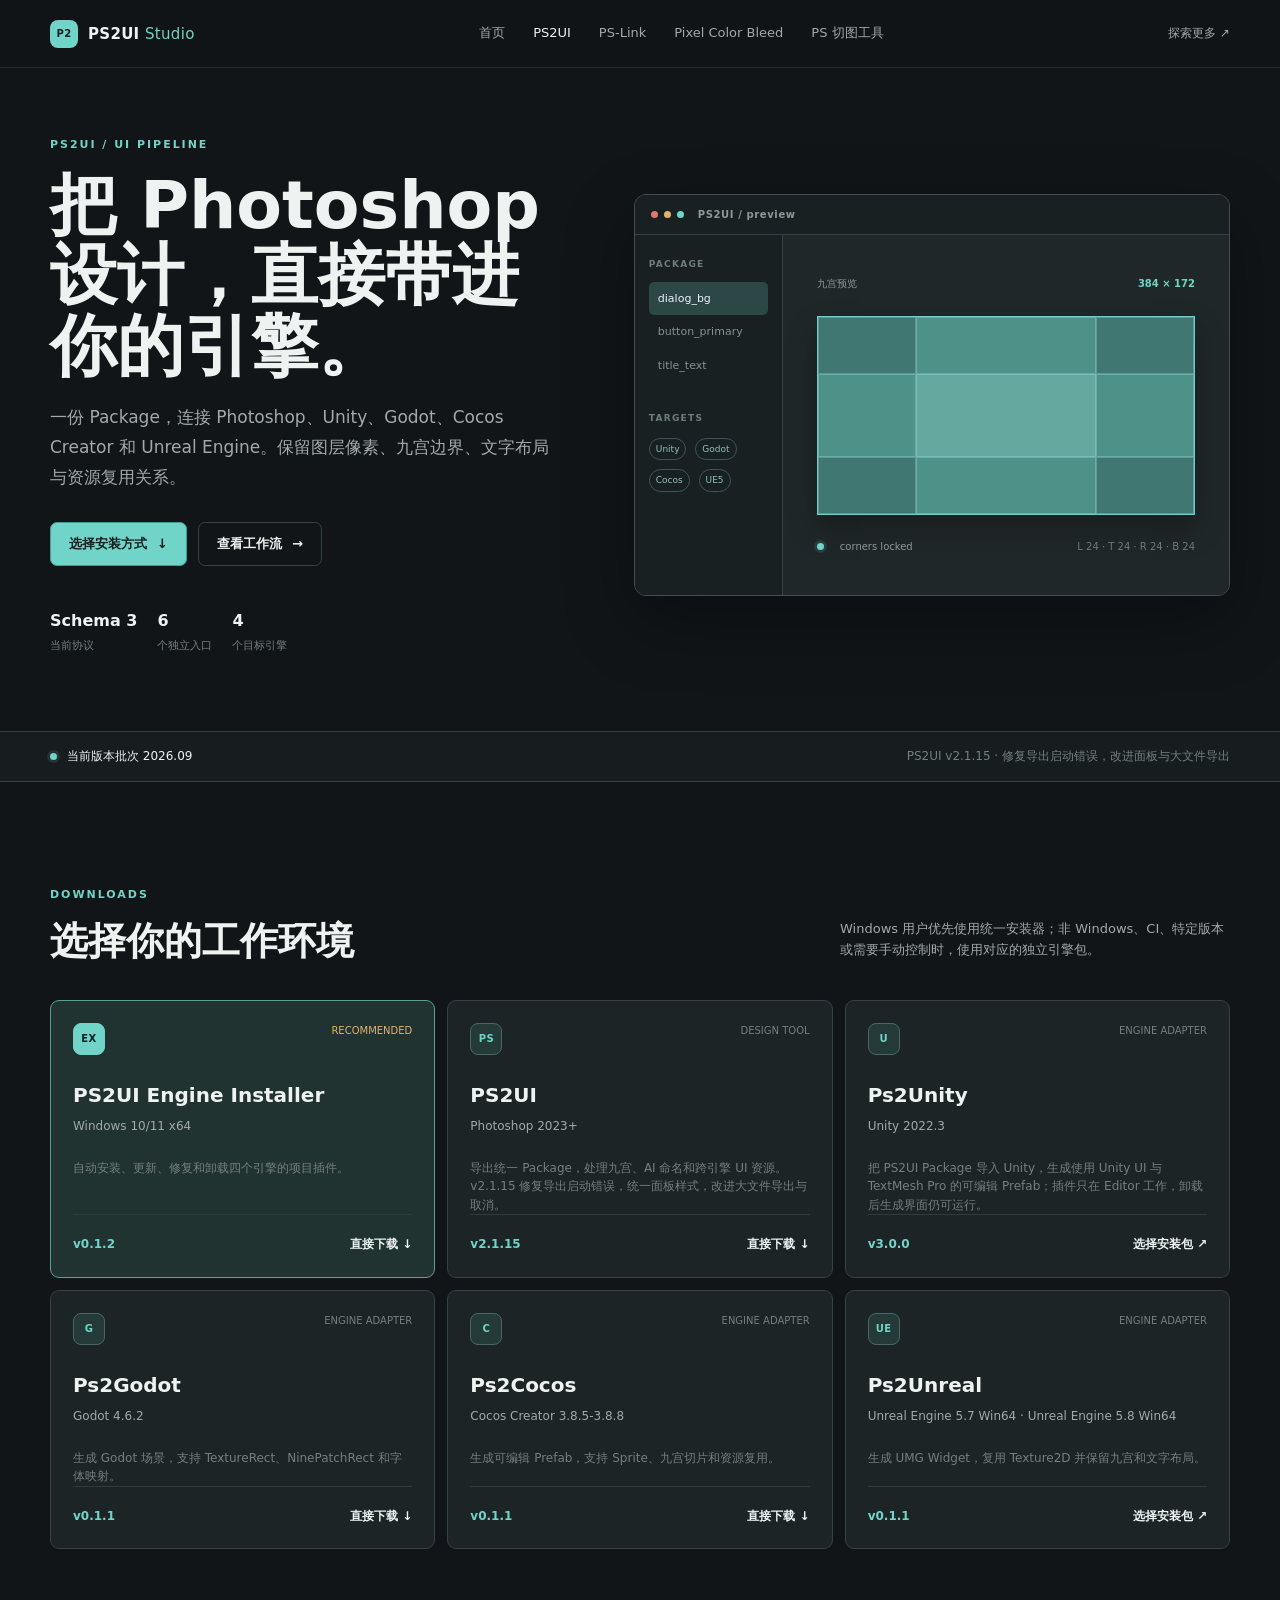
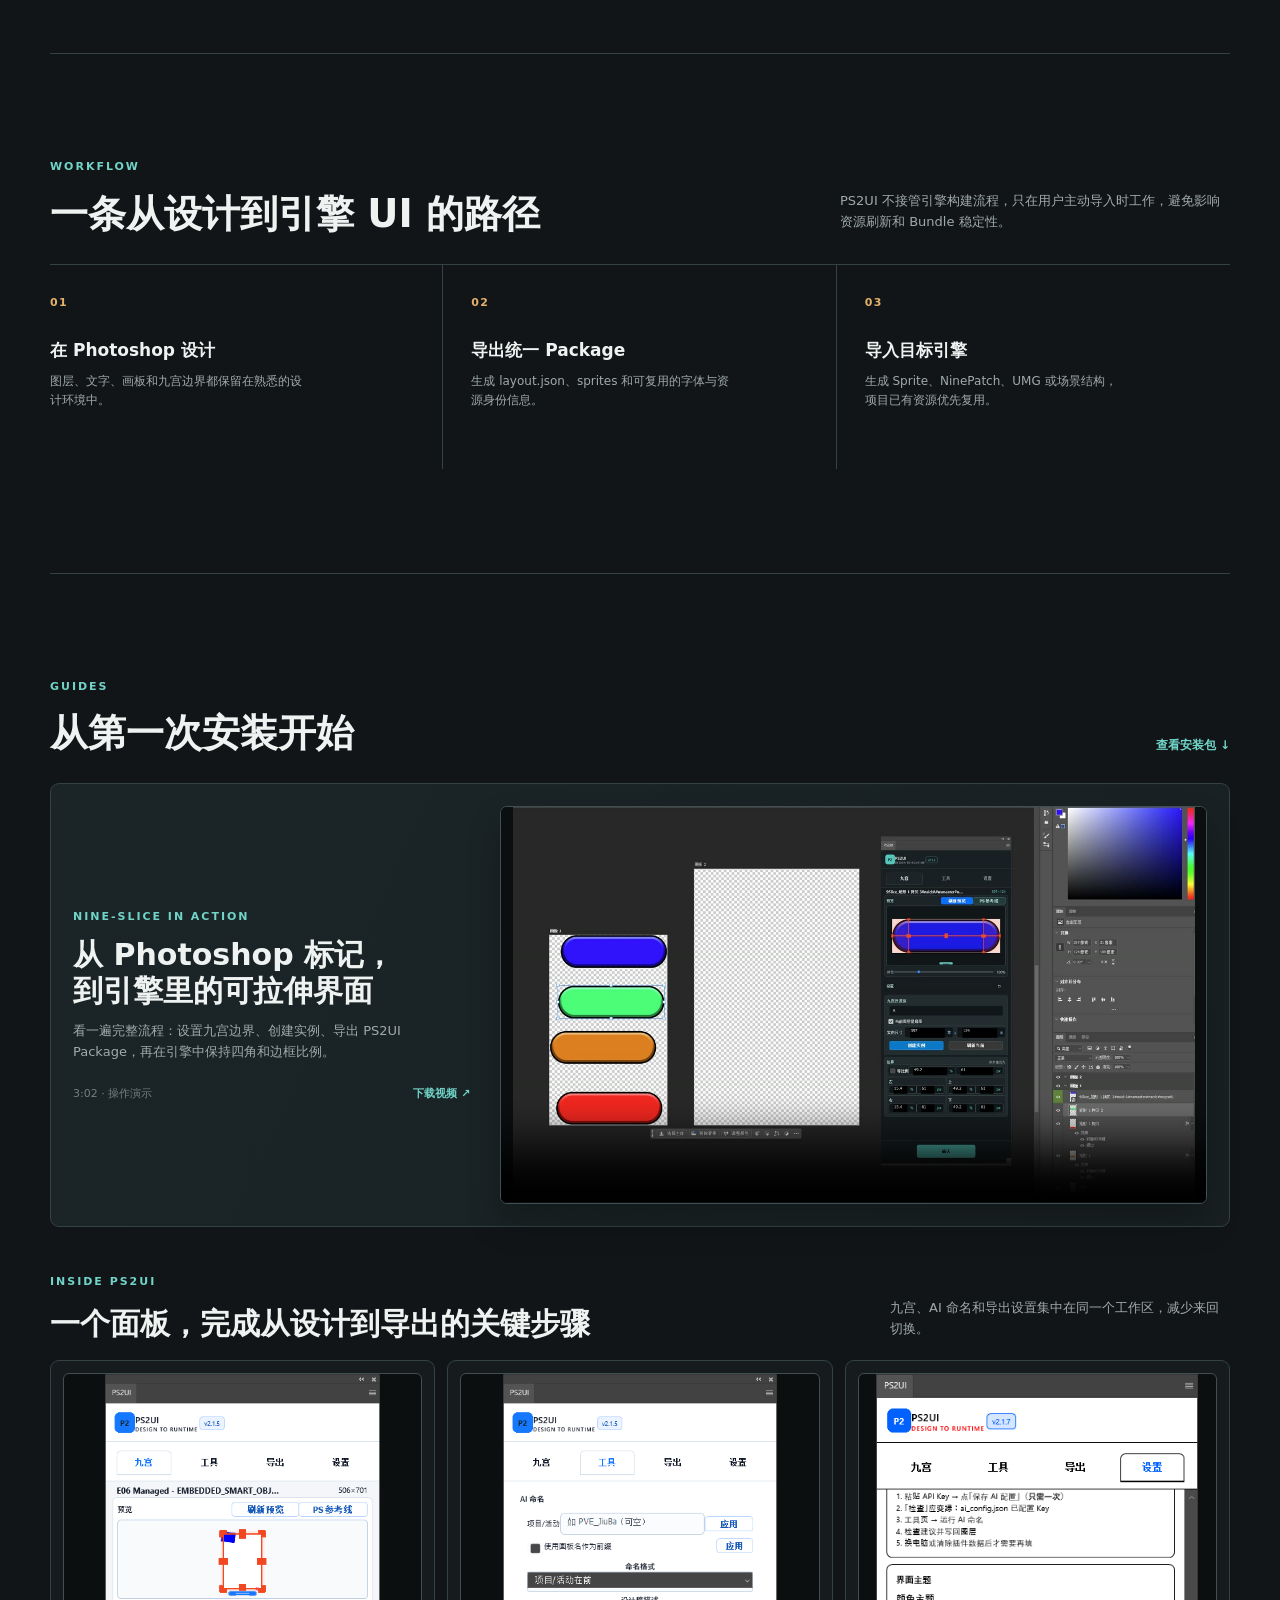
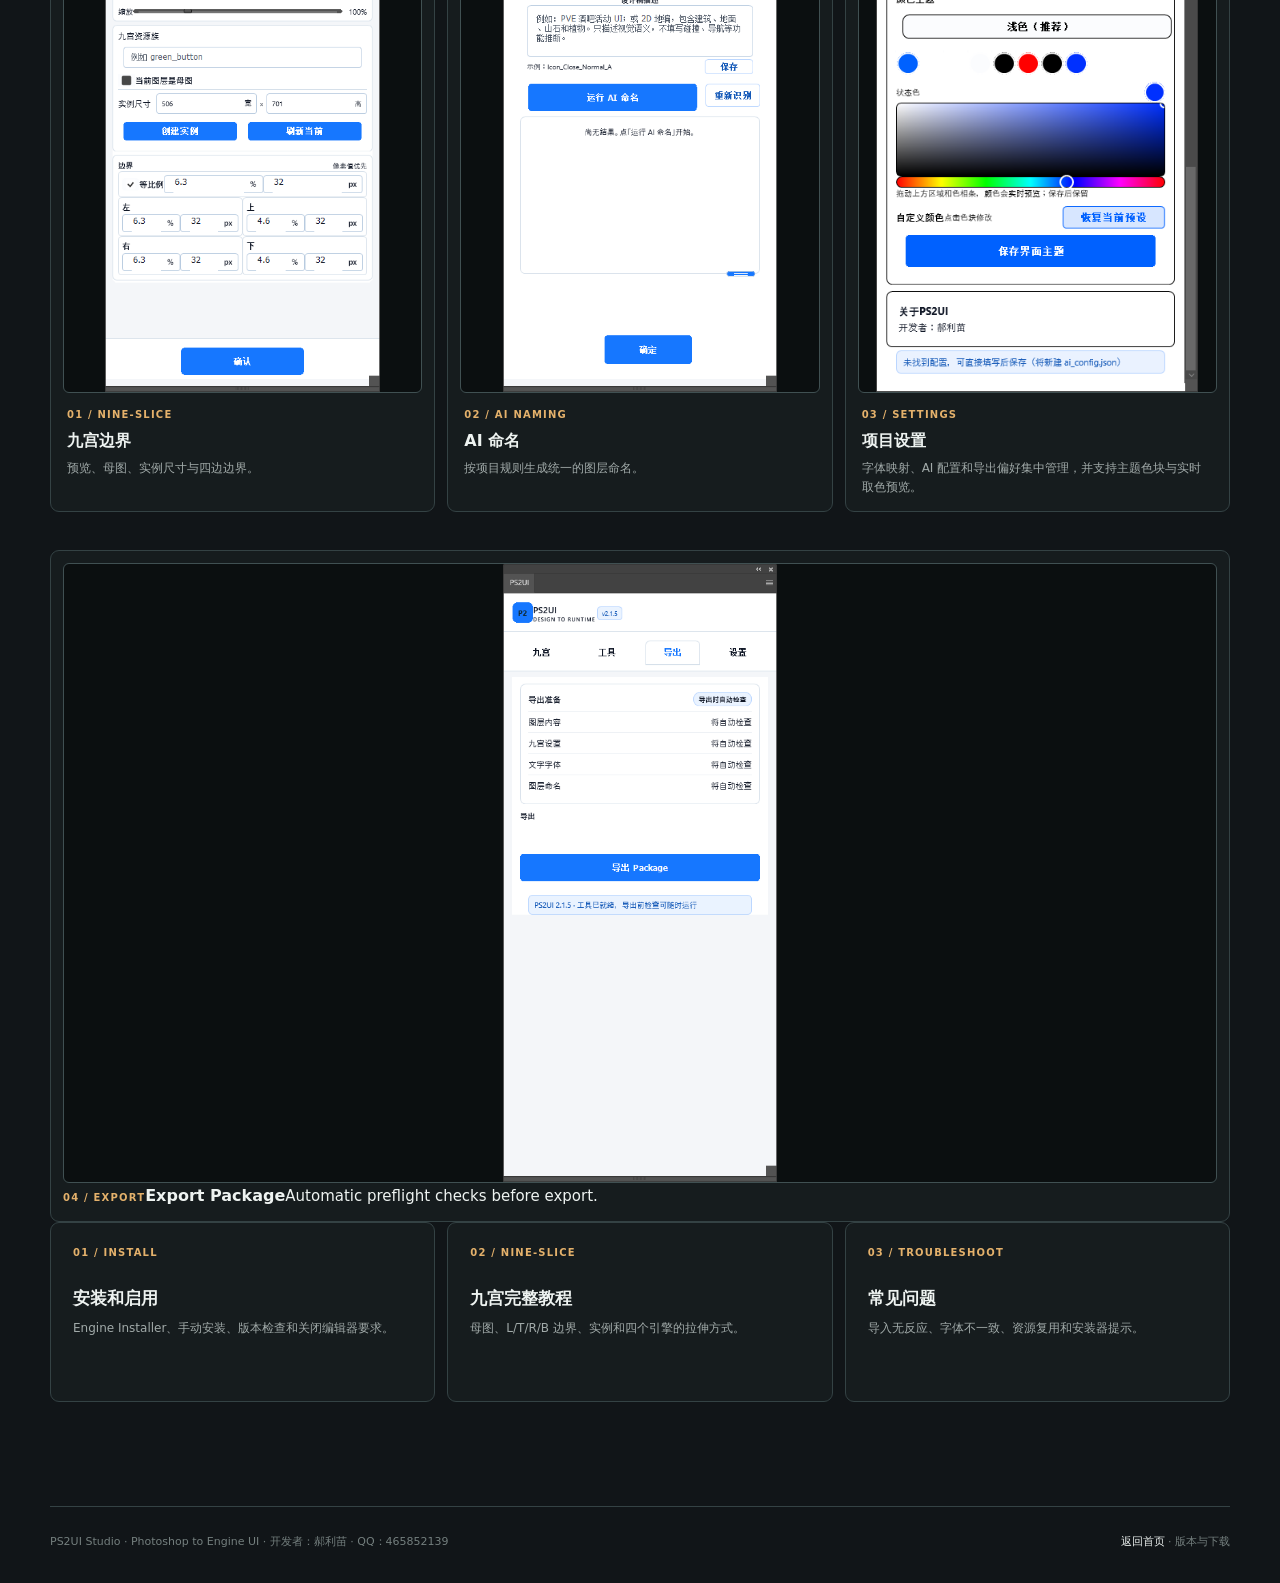
==== site/index.html @ 7a747be1 "release: publish PS2UI 2.1.15 downloads and update product page" ====
<!doctype html>
<html lang="zh-CN">
  <head>
    <meta charset="UTF-8" />
    <meta name="viewport" content="width=device-width, initial-scale=1" />
    <meta name="theme-color" content="#111518" />
    <meta name="description" content="PS2UI 跨引擎 UI 设计与导入工具链。" />
    <title>PS2UI Studio | 跨引擎 UI 工具链</title>
    <link rel="stylesheet" href="./styles.css" />
  </head>
  <body>
    <header class="site-header">
      <a class="wordmark" href="https://homer79980.github.io/" aria-label="返回 PS2UI Studio 产品主页">
        <span class="wordmark-mark">P2</span>
        <span>PS2UI <em>Studio</em></span>
      </a>
      <nav class="site-nav" aria-label="主导航">
        <a href="https://homer79980.github.io/">首页</a>
        <a class="current" href="./">PS2UI</a>
        <a href="https://homer79980.github.io/ps-link.html">PS-Link</a>
        <a href="https://homer79980.github.io/pixel-color-bleed.html">Pixel Color Bleed</a>
        <a href="https://homer79980.github.io/ps-slicer.html">PS 切图工具</a>
      </nav>
      <a class="header-link" href="https://leowalker023.github.io/lnspiration/" target="_blank" rel="noreferrer">探索更多 <span aria-hidden="true">↗</span></a>
    </header>

    <main id="top">
      <section class="hero section-shell">
        <div class="hero-copy">
          <p class="eyebrow">PS2UI / UI PIPELINE</p>
          <h1>把 Photoshop 设计，直接带进你的引擎。</h1>
          <p class="hero-lead">一份 Package，连接 Photoshop、Unity、Godot、Cocos Creator 和 Unreal Engine。保留图层像素、九宫边界、文字布局与资源复用关系。</p>
          <div class="hero-actions">
            <a class="button button-primary" href="#downloads">选择安装方式 <span aria-hidden="true">↓</span></a>
            <a class="button button-quiet" href="#workflow">查看工作流 <span aria-hidden="true">→</span></a>
          </div>
          <div class="hero-facts" aria-label="产品能力">
            <span><strong>Schema 3</strong> 当前协议</span>
            <span><strong>6</strong> 个独立入口</span>
            <span><strong>4</strong> 个目标引擎</span>
          </div>
        </div>
        <div class="hero-visual" aria-label="PS2UI 九宫和跨引擎工作流预览">
          <div class="visual-window">
            <div class="visual-window-bar"><span></span><span></span><span></span><b>PS2UI / preview</b></div>
            <div class="visual-window-body">
              <div class="visual-sidebar">
                <span class="sidebar-label">PACKAGE</span>
                <span class="sidebar-item active">dialog_bg</span>
                <span class="sidebar-item">button_primary</span>
                <span class="sidebar-item">title_text</span>
                <span class="sidebar-label lower">TARGETS</span>
                <span class="target-chip">Unity</span>
                <span class="target-chip">Godot</span>
                <span class="target-chip">Cocos</span>
                <span class="target-chip">UE5</span>
              </div>
              <div class="visual-stage">
                <div class="stage-caption"><span>九宫预览</span><b>384 × 172</b></div>
                <div class="slice-art" aria-hidden="true">
                  <i></i><i></i><i></i><i></i><i></i><i></i><i></i><i></i><i></i>
                </div>
                <div class="stage-footer"><span class="stage-dot"></span> corners locked <span class="stage-size">L 24 · T 24 · R 24 · B 24</span></div>
              </div>
            </div>
          </div>
        </div>
      </section>

      <section class="release-band" aria-label="当前发布批次">
        <div><span class="live-dot"></span><span id="releaseLabel">当前版本批次 2026.09</span></div>
        <div class="release-band-note">PS2UI v2.1.15 · 修复导出启动错误，改进面板与大文件导出</div>
      </section>

      <section id="downloads" class="section-shell content-section">
        <div class="section-heading">
          <div>
            <p class="eyebrow">DOWNLOADS</p>
            <h2>选择你的工作环境</h2>
          </div>
          <p>Windows 用户优先使用统一安装器；非 Windows、CI、特定版本或需要手动控制时，使用对应的独立引擎包。</p>
        </div>
        <div id="productGrid" class="product-grid" aria-live="polite">
          <div class="loading-state">正在读取当前版本清单…</div>
        </div>
      </section>

      <section id="workflow" class="section-shell content-section workflow-section">
        <div class="section-heading compact">
          <div>
            <p class="eyebrow">WORKFLOW</p>
            <h2>一条从设计到引擎 UI 的路径</h2>
          </div>
          <p>PS2UI 不接管引擎构建流程，只在用户主动导入时工作，避免影响资源刷新和 Bundle 稳定性。</p>
        </div>
        <div class="workflow-line">
          <article class="workflow-step"><span class="step-number">01</span><h3>在 Photoshop 设计</h3><p>图层、文字、画板和九宫边界都保留在熟悉的设计环境中。</p></article>
          <article class="workflow-step"><span class="step-number">02</span><h3>导出统一 Package</h3><p>生成 layout.json、sprites 和可复用的字体与资源身份信息。</p></article>
          <article class="workflow-step"><span class="step-number">03</span><h3>导入目标引擎</h3><p>生成 Sprite、NinePatch、UMG 或场景结构，项目已有资源优先复用。</p></article>
        </div>
      </section>

      <section id="tutorials" class="section-shell content-section tutorial-section">
        <div class="section-heading compact">
          <div>
            <p class="eyebrow">GUIDES</p>
            <h2>从第一次安装开始</h2>
          </div>
          <a class="text-link" href="#downloads">查看安装包 ↓</a>
        </div>
        <div class="tutorial-video">
          <div class="tutorial-video-copy">
            <p class="eyebrow">NINE-SLICE IN ACTION</p>
            <h3>从 Photoshop 标记，到引擎里的可拉伸界面</h3>
            <p>看一遍完整流程：设置九宫边界、创建实例、导出 PS2UI Package，再在引擎中保持四角和边框比例。</p>
            <div class="tutorial-video-details">
              <span>3:02 · 操作演示</span>
              <a class="video-download" href="./assets/nine-slice-operation.mp4" download>下载视频 ↗</a>
            </div>
          </div>
          <div class="tutorial-video-frame">
            <video controls preload="metadata" playsinline poster="./assets/nine-slice-operation-poster.jpg">
              <source src="./assets/nine-slice-operation.mp4" type="video/mp4" />
              你的浏览器不支持 HTML5 视频播放。<a href="./assets/nine-slice-operation.mp4">直接下载视频</a>。
            </video>
          </div>
        </div>
        <div class="panel-gallery-heading">
          <div>
            <p class="eyebrow">INSIDE PS2UI</p>
            <h3>一个面板，完成从设计到导出的关键步骤</h3>
          </div>
          <p>九宫、AI 命名和导出设置集中在同一个工作区，减少来回切换。</p>
        </div>
        <div class="panel-gallery">
          <figure class="panel-shot">
            <div class="panel-shot-image"><a href="./assets/ps2ui-panel-nine-slice.png" target="_blank" rel="noreferrer"><img src="./assets/ps2ui-panel-nine-slice.png" loading="lazy" alt="PS2UI 九宫设置面板" /></a></div>
            <figcaption><span class="panel-shot-kicker">01 / NINE-SLICE</span><strong>九宫边界</strong><span>预览、母图、实例尺寸与四边边界。</span></figcaption>
          </figure>
          <figure class="panel-shot">
            <div class="panel-shot-image"><a href="./assets/ps2ui-panel-ai-naming.png" target="_blank" rel="noreferrer"><img src="./assets/ps2ui-panel-ai-naming.png" loading="lazy" alt="PS2UI AI 命名面板" /></a></div>
            <figcaption><span class="panel-shot-kicker">02 / AI NAMING</span><strong>AI 命名</strong><span>按项目规则生成统一的图层命名。</span></figcaption>
          </figure>
          <figure class="panel-shot">
            <div class="panel-shot-image"><a href="./assets/ps2ui-panel-settings.png" target="_blank" rel="noreferrer"><img src="./assets/ps2ui-panel-settings.png" loading="lazy" alt="PS2UI 设置面板" /></a></div>
            <figcaption><span class="panel-shot-kicker">03 / SETTINGS</span><strong>项目设置</strong><span>字体映射、AI 配置和导出偏好集中管理，并支持主题色块与实时取色预览。</span></figcaption>
          </figure>
        </div>
        <div class="panel-shot panel-shot-export">
          <div class="panel-shot-image"><a href="./assets/ps2ui-panel-export.png" target="_blank" rel="noreferrer"><img src="./assets/ps2ui-panel-export.png" loading="lazy" alt="PS2UI export panel" /></a></div>
          <div class="panel-shot-caption"><span class="panel-shot-kicker">04 / EXPORT</span><strong>Export Package</strong><span>Automatic preflight checks before export.</span></div>
        </div>
        <div class="guide-grid">
          <article class="guide-item"><span class="guide-kicker">01 / INSTALL</span><strong>安装和启用</strong><span>Engine Installer、手动安装、版本检查和关闭编辑器要求。</span></article>
          <article class="guide-item"><span class="guide-kicker">02 / NINE-SLICE</span><strong>九宫完整教程</strong><span>母图、L/T/R/B 边界、实例和四个引擎的拉伸方式。</span></article>
          <article class="guide-item"><span class="guide-kicker">03 / TROUBLESHOOT</span><strong>常见问题</strong><span>导入无反应、字体不一致、资源复用和安装器提示。</span></article>
        </div>
      </section>
    </main>

    <footer class="site-footer section-shell">
      <span>PS2UI Studio · Photoshop to Engine UI · 开发者：郝利苗 · QQ：465852139</span>
      <span><a href="https://homer79980.github.io/">返回首页</a> · 版本与下载</span>
    </footer>
    <script src="./app.js" defer></script>
  </body>
</html>
---- site/styles.css ----
:root {
  --ink: #eef3f1;
  --muted: #a1aaa9;
  --quiet: #747f7e;
  --bg: #111518;
  --band: #171d1f;
  --surface: #1c2426;
  --surface-2: #232c2e;
  --line: #344244;
  --teal: #71d4c8;
  --teal-deep: #3e9f98;
  --amber: #e4b16b;
  --coral: #e2776d;
}

* { box-sizing: border-box; }

html { scroll-behavior: smooth; }

body {
  margin: 0;
  color: var(--ink);
  background: var(--bg);
  font-family: Inter, ui-sans-serif, system-ui, -apple-system, BlinkMacSystemFont, "Segoe UI", "Microsoft YaHei", sans-serif;
  font-size: 15px;
  line-height: 1.6;
}

a { color: inherit; text-decoration: none; }

.section-shell { width: min(1180px, calc(100% - 48px)); margin: 0 auto; }

.site-header {
  position: sticky;
  top: 0;
  z-index: 10;
  display: flex;
  align-items: center;
  justify-content: space-between;
  gap: 24px;
  min-height: 68px;
  padding: 0 max(24px, calc((100vw - 1180px) / 2));
  border-bottom: 1px solid rgba(112, 143, 142, 0.18);
  background: rgba(17, 21, 24, 0.94);
  backdrop-filter: blur(14px);
}

.wordmark { display: inline-flex; align-items: center; gap: 10px; font-size: 15px; font-weight: 700; letter-spacing: .02em; }
.wordmark em { color: var(--teal); font-style: normal; font-weight: 500; }
.wordmark-mark { display: grid; place-items: center; width: 28px; height: 28px; border-radius: 8px; color: #14211f; background: var(--teal); font-size: 10px; font-weight: 800; }
.site-nav { display: flex; gap: 28px; color: var(--muted); font-size: 13px; }
.site-nav a:hover, .header-link:hover, .text-link:hover { color: var(--teal); }
.site-nav a.current { color: var(--ink); }
.header-link { flex: 0 0 auto; color: var(--muted); font-size: 12px; white-space: nowrap; }

.hero { display: grid; grid-template-columns: minmax(0, .92fr) minmax(420px, 1.08fr); align-items: center; gap: 76px; min-height: 620px; padding-top: 68px; padding-bottom: 76px; }
.eyebrow { margin: 0 0 16px; color: var(--teal); font-size: 11px; font-weight: 700; letter-spacing: .18em; }
h1, h2, h3, p { margin-top: 0; }
h1 { max-width: 620px; margin-bottom: 22px; font-size: clamp(42px, 5.2vw, 72px); line-height: 1.06; letter-spacing: 0; }
.hero-lead { max-width: 560px; margin-bottom: 30px; color: var(--muted); font-size: 17px; line-height: 1.75; }
.hero-actions { display: flex; flex-wrap: wrap; gap: 11px; }
.button { display: inline-flex; align-items: center; justify-content: center; gap: 10px; min-height: 44px; padding: 0 18px; border: 1px solid var(--line); border-radius: 7px; font-size: 13px; font-weight: 700; }
.button-primary { border-color: var(--teal-deep); color: #132220; background: var(--teal); }
.button-primary:hover { background: #8ce2d8; }
.button-quiet { color: var(--ink); background: transparent; }
.button-quiet:hover { border-color: var(--teal-deep); color: var(--teal); }
.hero-facts { display: flex; flex-wrap: wrap; gap: 20px; margin-top: 42px; color: var(--quiet); font-size: 11px; }
.hero-facts strong { display: block; margin-bottom: 3px; color: var(--ink); font-size: 16px; font-variant-numeric: tabular-nums; }

.hero-visual { min-width: 0; }
.visual-window { overflow: hidden; border: 1px solid #405052; border-radius: 12px; background: var(--surface); box-shadow: 0 25px 70px rgba(0, 0, 0, .32); }
.visual-window-bar { display: flex; align-items: center; gap: 6px; height: 40px; padding: 0 16px; border-bottom: 1px solid var(--line); color: #8d9997; background: #182022; font-size: 10px; }
.visual-window-bar span { width: 7px; height: 7px; border-radius: 50%; background: #56605f; }
.visual-window-bar span:first-child { background: var(--coral); }
.visual-window-bar span:nth-child(2) { background: var(--amber); }
.visual-window-bar span:nth-child(3) { background: var(--teal); }
.visual-window-bar b { margin-left: 8px; font-weight: 600; letter-spacing: .06em; }
.visual-window-body { display: grid; grid-template-columns: 148px minmax(0, 1fr); min-height: 360px; }
.visual-sidebar { padding: 22px 14px; border-right: 1px solid var(--line); background: #192022; }
.sidebar-label { display: block; margin-bottom: 10px; color: #6f7c7a; font-size: 9px; font-weight: 700; letter-spacing: .14em; }
.sidebar-label.lower { margin-top: 28px; }
.sidebar-item { display: block; padding: 8px 9px; border-radius: 5px; color: #87918f; font-size: 11px; }
.sidebar-item.active { color: var(--ink); background: #2b4746; }
.target-chip { display: inline-block; margin: 0 4px 6px 0; padding: 3px 6px; border: 1px solid #3d5554; border-radius: 999px; color: #8cc3bd; font-size: 9px; }
.visual-stage { display: flex; flex-direction: column; justify-content: center; min-width: 0; padding: 30px 34px; background: #202729; }
.stage-caption, .stage-footer { display: flex; justify-content: space-between; gap: 16px; color: #8c9997; font-size: 10px; }
.stage-caption b { color: var(--teal); font-weight: 600; }
.slice-art { display: grid; grid-template-columns: 26% 48% 26%; grid-template-rows: 29% 42% 29%; width: min(100%, 390px); aspect-ratio: 1.9; margin: 24px auto; border: 1px solid #74cfc6; background: #315b58; box-shadow: 0 14px 28px rgba(0, 0, 0, .25); }
.slice-art i { display: block; border: 1px solid rgba(164, 238, 230, .3); background: #407772; }
.slice-art i:nth-child(2), .slice-art i:nth-child(4), .slice-art i:nth-child(6), .slice-art i:nth-child(8) { background: #4e9189; }
.slice-art i:nth-child(5) { background: #65a8a0; }
.stage-footer { justify-content: flex-start; align-items: center; flex-wrap: wrap; }
.stage-dot, .live-dot { display: inline-block; width: 7px; height: 7px; border-radius: 50%; background: var(--teal); box-shadow: 0 0 0 3px rgba(113, 212, 200, .12); }
.stage-size { margin-left: auto; color: #6c7b79; }

.release-band { display: flex; justify-content: space-between; gap: 24px; padding: 15px max(24px, calc((100vw - 1180px) / 2)); border-top: 1px solid var(--line); border-bottom: 1px solid var(--line); color: var(--muted); background: var(--band); font-size: 12px; }
.release-band > div:first-child { display: flex; align-items: center; gap: 10px; color: var(--ink); }
.release-band-note { color: var(--quiet); }

.content-section { padding-top: 104px; padding-bottom: 104px; }
.section-heading { display: flex; align-items: end; justify-content: space-between; gap: 48px; margin-bottom: 36px; }
.section-heading.compact { margin-bottom: 28px; }
.section-heading h2 { margin-bottom: 0; font-size: clamp(28px, 3vw, 42px); line-height: 1.15; }
.section-heading > p { max-width: 390px; margin-bottom: 3px; color: var(--muted); font-size: 13px; }
.text-link { color: var(--teal); font-size: 12px; font-weight: 700; white-space: nowrap; }
.product-grid { display: grid; grid-template-columns: repeat(3, minmax(0, 1fr)); gap: 12px; }
.product-card { display: flex; flex-direction: column; min-height: 258px; padding: 22px; border: 1px solid var(--line); border-radius: 9px; background: var(--surface); }
.product-card:hover { border-color: #50706e; background: var(--surface-2); }
.product-card-featured { border-color: #5b9f98; background: #203331; }
.product-card-featured:hover { border-color: var(--teal); background: #27413f; }
.product-card-featured .product-icon { border-color: var(--teal); color: #112321; background: var(--teal); }
.product-card-featured .product-kind { color: var(--amber); }
.product-top { display: flex; align-items: flex-start; justify-content: space-between; gap: 16px; }
.product-icon { display: grid; place-items: center; width: 32px; height: 32px; border: 1px solid #4a6664; border-radius: 8px; color: var(--teal); background: #243a39; font-size: 10px; font-weight: 800; letter-spacing: .04em; }
.product-kind { color: var(--quiet); font-size: 10px; text-align: right; }
.product-card h3 { margin: 24px 0 6px; font-size: 20px; }
.product-host { min-height: 42px; color: var(--muted); font-size: 12px; }
.product-description { margin: 0; color: var(--quiet); font-size: 12px; line-height: 1.55; }
.product-meta { display: flex; align-items: center; justify-content: space-between; gap: 10px; margin-top: auto; padding-top: 20px; border-top: 1px solid #303b3d; }
.product-version { color: var(--teal); font-size: 12px; font-weight: 700; font-variant-numeric: tabular-nums; }
.product-download { color: var(--ink); font-size: 12px; font-weight: 700; }
.product-download:hover { color: var(--teal); }
.loading-state { grid-column: 1 / -1; padding: 28px; border: 1px dashed var(--line); color: var(--muted); text-align: center; }
.error-state { color: var(--coral); }

.workflow-section { border-top: 1px solid var(--line); }
.workflow-line { display: grid; grid-template-columns: repeat(3, 1fr); gap: 0; border-top: 1px solid var(--line); }
.workflow-step { min-height: 204px; padding: 24px 28px 20px 0; border-right: 1px solid var(--line); }
.workflow-step + .workflow-step { padding-left: 28px; }
.workflow-step:last-child { border-right: 0; }
.step-number { color: var(--amber); font-size: 11px; font-weight: 700; letter-spacing: .12em; }
.workflow-step h3 { margin: 24px 0 8px; font-size: 17px; }
.workflow-step p { max-width: 260px; margin-bottom: 0; color: var(--muted); font-size: 12px; }

.tutorial-section { border-top: 1px solid var(--line); }
.tutorial-video { display: grid; grid-template-columns: minmax(220px, .72fr) minmax(0, 1.28fr); align-items: stretch; gap: 30px; margin-bottom: 38px; padding: 22px; border: 1px solid var(--line); border-radius: 9px; background: linear-gradient(115deg, #1b2527 0%, #182022 100%); }
.tutorial-video-copy { display: flex; flex-direction: column; justify-content: center; min-width: 0; }
.tutorial-video-copy .eyebrow { margin-bottom: 12px; }
.tutorial-video-copy h3 { max-width: 340px; margin-bottom: 12px; font-size: clamp(21px, 2.4vw, 30px); line-height: 1.2; }
.tutorial-video-copy p:not(.eyebrow) { max-width: 380px; margin-bottom: 22px; color: var(--muted); font-size: 13px; }
.tutorial-video-details { display: flex; align-items: center; justify-content: space-between; flex-wrap: wrap; gap: 12px; color: var(--quiet); font-size: 11px; }
.video-download { color: var(--teal); font-weight: 700; }
.video-download:hover { color: var(--ink); }
.tutorial-video-frame { min-width: 0; overflow: hidden; aspect-ratio: 16 / 9; border: 1px solid #405052; border-radius: 7px; background: #0b0f10; box-shadow: 0 18px 34px rgba(0, 0, 0, .22); }
.tutorial-video-frame video { display: block; width: 100%; height: 100%; background: #0b0f10; object-fit: contain; }
.panel-gallery-heading { display: flex; align-items: end; justify-content: space-between; gap: 28px; margin: 46px 0 18px; }
.panel-gallery-heading h3 { margin-bottom: 0; font-size: clamp(21px, 2.4vw, 30px); line-height: 1.2; }
.panel-gallery-heading > p { max-width: 340px; margin-bottom: 3px; color: var(--muted); font-size: 13px; }
.panel-gallery { display: grid; grid-template-columns: repeat(3, minmax(0, 1fr)); gap: 12px; margin-bottom: 38px; }
.panel-shot { min-width: 0; margin: 0; padding: 12px; border: 1px solid var(--line); border-radius: 9px; background: #161c1e; }
.panel-shot-image { display: flex; align-items: flex-start; justify-content: center; height: 620px; overflow: hidden; border: 1px solid #405052; border-radius: 6px; background: #0b0f10; }
.panel-shot-image a { display: flex; align-items: flex-start; justify-content: center; width: 100%; height: 100%; }
.panel-shot-image img { display: block; width: 100%; height: 100%; object-fit: contain; }
.panel-shot figcaption { display: flex; flex-direction: column; gap: 5px; padding: 14px 4px 2px; }
.panel-shot-kicker { color: var(--amber); font-size: 10px; font-weight: 700; letter-spacing: .12em; }
.panel-shot strong { font-size: 16px; }
.panel-shot figcaption span:last-child { color: var(--muted); font-size: 12px; }
.guide-grid { display: grid; grid-template-columns: repeat(3, 1fr); gap: 12px; }
.guide-item { display: flex; flex-direction: column; min-height: 180px; padding: 22px; border: 1px solid var(--line); border-radius: 9px; background: #161c1e; }
.guide-kicker { color: var(--amber); font-size: 10px; font-weight: 700; letter-spacing: .12em; }
.guide-item strong { margin: 24px 0 7px; font-size: 17px; }
.guide-item span:last-child { color: var(--muted); font-size: 12px; }

.tool-page-hero { display: grid; grid-template-columns: minmax(0, 1fr) minmax(340px, .84fr); align-items: center; gap: 68px; min-height: 620px; padding-top: 72px; padding-bottom: 82px; }
.tool-page-copy { min-width: 0; }
.tool-page-copy h1 { max-width: 660px; margin-bottom: 22px; }
.tool-page-visual { display: flex; align-items: flex-start; justify-content: center; min-width: 0; max-height: 590px; overflow: hidden; border: 1px solid #405052; border-radius: 10px; background: #0b0f10; box-shadow: 0 24px 60px rgba(0, 0, 0, .3); }
.tool-page-visual img { display: block; width: 100%; height: 100%; object-fit: contain; }
.tool-page-visual:not(.pixel-bleed-visual) img { width: auto; max-width: 100%; max-height: 590px; }
.pixel-bleed-visual { min-height: 500px; padding: 18px; background: #0f1415; }
.download-spec { display: grid; gap: 12px; padding: 20px; border: 1px solid var(--line); border-radius: 9px; background: var(--surface); }
.download-spec span { color: var(--quiet); font-size: 10px; font-weight: 700; letter-spacing: 0; }
.download-spec strong { font-size: 22px; line-height: 1.2; }
.download-spec small { color: var(--muted); font-size: 12px; }
.tool-download { display: grid; grid-template-columns: minmax(0, 1fr) 230px; align-items: center; gap: 48px; padding-top: 54px; padding-bottom: 54px; border-top: 1px solid var(--line); border-bottom: 1px solid var(--line); }
.tool-download-copy h2 { max-width: 580px; margin-bottom: 12px; font-size: clamp(26px, 3vw, 42px); line-height: 1.15; }
.tool-download-copy > p:not(.eyebrow) { max-width: 620px; color: var(--muted); font-size: 14px; }
.tool-download-actions { display: flex; align-items: center; flex-wrap: wrap; gap: 10px; margin-top: 24px; }
.tool-note { margin-top: 18px; color: var(--quiet) !important; font-size: 11px !important; }
.qr-panel { display: flex; flex-direction: column; align-items: center; gap: 8px; padding: 16px; border: 1px solid var(--line); border-radius: 9px; background: var(--surface); text-align: center; }
.qr-panel img { display: block; width: 180px; height: 180px; padding: 8px; border-radius: 5px; background: #f2f5f2; }
.qr-panel strong { font-size: 14px; }
.qr-panel span { color: var(--muted); font-size: 11px; }
.tool-detail-grid { display: grid; grid-template-columns: repeat(2, minmax(0, 1fr)); gap: 12px; padding-top: 70px; padding-bottom: 104px; }
.tool-detail { min-height: 170px; padding: 22px; border: 1px solid var(--line); border-radius: 9px; background: var(--surface); }
.tool-detail h3 { margin: 18px 0 8px; font-size: 18px; }
.tool-detail p { margin-bottom: 0; color: var(--muted); font-size: 12px; }
.tool-explanation { display: grid; grid-template-columns: minmax(220px, .7fr) minmax(0, 1.3fr); align-items: end; gap: 48px; padding-top: 84px; padding-bottom: 0; }
.tool-explanation h2 { max-width: 390px; margin-bottom: 0; font-size: clamp(28px, 3.2vw, 44px); line-height: 1.12; }
.tool-explanation > p { max-width: 640px; margin-bottom: 2px; color: var(--muted); font-size: 14px; }
.ps-link-showcase { padding-top: 20px; padding-bottom: 94px; }
.ps-link-gallery { grid-template-columns: repeat(2, minmax(0, 1fr)); }
.ps-link-gallery .panel-shot-image { align-items: center; height: 480px; }
.ps-link-gallery .panel-shot-image a { align-items: center; }
.ps-link-gallery .panel-shot-image img { width: 100%; height: 100%; object-fit: contain; }
.ps-link-gallery .panel-shot-wide { grid-column: 1 / -1; }
.ps-link-gallery .panel-shot-wide .panel-shot-image { height: 520px; }

.site-footer { display: flex; justify-content: space-between; gap: 24px; padding-top: 26px; padding-bottom: 32px; border-top: 1px solid var(--line); color: var(--quiet); font-size: 11px; }
.site-footer a { color: var(--ink); text-decoration: none; }
.site-footer a:hover { color: var(--teal); }

@media (max-width: 900px) {
  .site-header { flex-wrap: wrap; gap: 8px 14px; padding: 10px 16px 0; }
  .site-nav { order: 3; width: calc(100% + 32px); margin: 0 -16px; padding: 0 16px; overflow-x: auto; gap: 4px; border-top: 1px solid rgba(112, 143, 142, .14); scrollbar-width: none; }
  .site-nav::-webkit-scrollbar { display: none; }
  .site-nav a { flex: 0 0 auto; padding: 10px 11px 9px; border-bottom: 2px solid transparent; white-space: nowrap; }
  .site-nav a.current { border-bottom-color: var(--teal); }
  .header-link { margin-left: auto; }
  .hero { grid-template-columns: 1fr; gap: 42px; min-height: auto; padding-top: 58px; }
  .hero-visual { max-width: 680px; }
  .tool-page-hero { grid-template-columns: 1fr; gap: 42px; min-height: auto; padding-top: 58px; }
  .tool-page-visual { max-width: 620px; }
  .tool-page-visual:not(.pixel-bleed-visual) { justify-self: start; }
  .product-grid { grid-template-columns: repeat(2, minmax(0, 1fr)); }
}

@media (max-width: 640px) {
  .section-shell { width: min(100% - 32px, 560px); }
  h1 { font-size: 42px; }
  .hero-lead { font-size: 15px; }
  .hero-facts { gap: 14px; }
  .visual-window-body { grid-template-columns: 1fr; }
  .visual-sidebar { display: none; }
  .visual-stage { padding: 24px 18px; }
  .tool-page-visual { max-height: 560px; }
  .pixel-bleed-visual { min-height: 380px; padding: 12px; }
  .tool-download { grid-template-columns: 1fr; gap: 28px; padding-top: 40px; padding-bottom: 40px; }
  .qr-panel { justify-self: start; }
  .tool-detail-grid { grid-template-columns: 1fr; padding-top: 46px; padding-bottom: 68px; }
  .tool-explanation { grid-template-columns: 1fr; gap: 18px; padding-top: 58px; }
  .release-band { flex-direction: column; gap: 5px; padding-left: 16px; padding-right: 16px; }
  .section-heading { display: block; }
  .section-heading > p { margin-top: 18px; }
  .tutorial-video { grid-template-columns: 1fr; gap: 20px; margin-bottom: 28px; padding: 16px; }
  .tutorial-video-copy h3 { max-width: none; }
  .tutorial-video-copy p:not(.eyebrow) { max-width: none; }
  .panel-gallery-heading { display: block; margin-top: 34px; }
  .panel-gallery-heading > p { max-width: none; margin-top: 12px; }
  .panel-gallery { grid-template-columns: 1fr; }
  .panel-shot-image { height: min(720px, 178vw); }
  .ps-link-gallery { grid-template-columns: 1fr; }
  .ps-link-gallery .panel-shot-wide { grid-column: auto; }
  .ps-link-gallery .panel-shot-image, .ps-link-gallery .panel-shot-wide .panel-shot-image { height: min(620px, 150vw); }
  .product-grid, .guide-grid { grid-template-columns: 1fr; }
  .workflow-line { grid-template-columns: 1fr; }
  .workflow-step, .workflow-step + .workflow-step { min-height: auto; padding: 22px 0; border-right: 0; border-bottom: 1px solid var(--line); }
  .workflow-step:last-child { border-bottom: 0; }
  .site-footer { display: block; }
  .site-footer span { display: block; }
  .site-footer span + span { margin-top: 8px; }
}
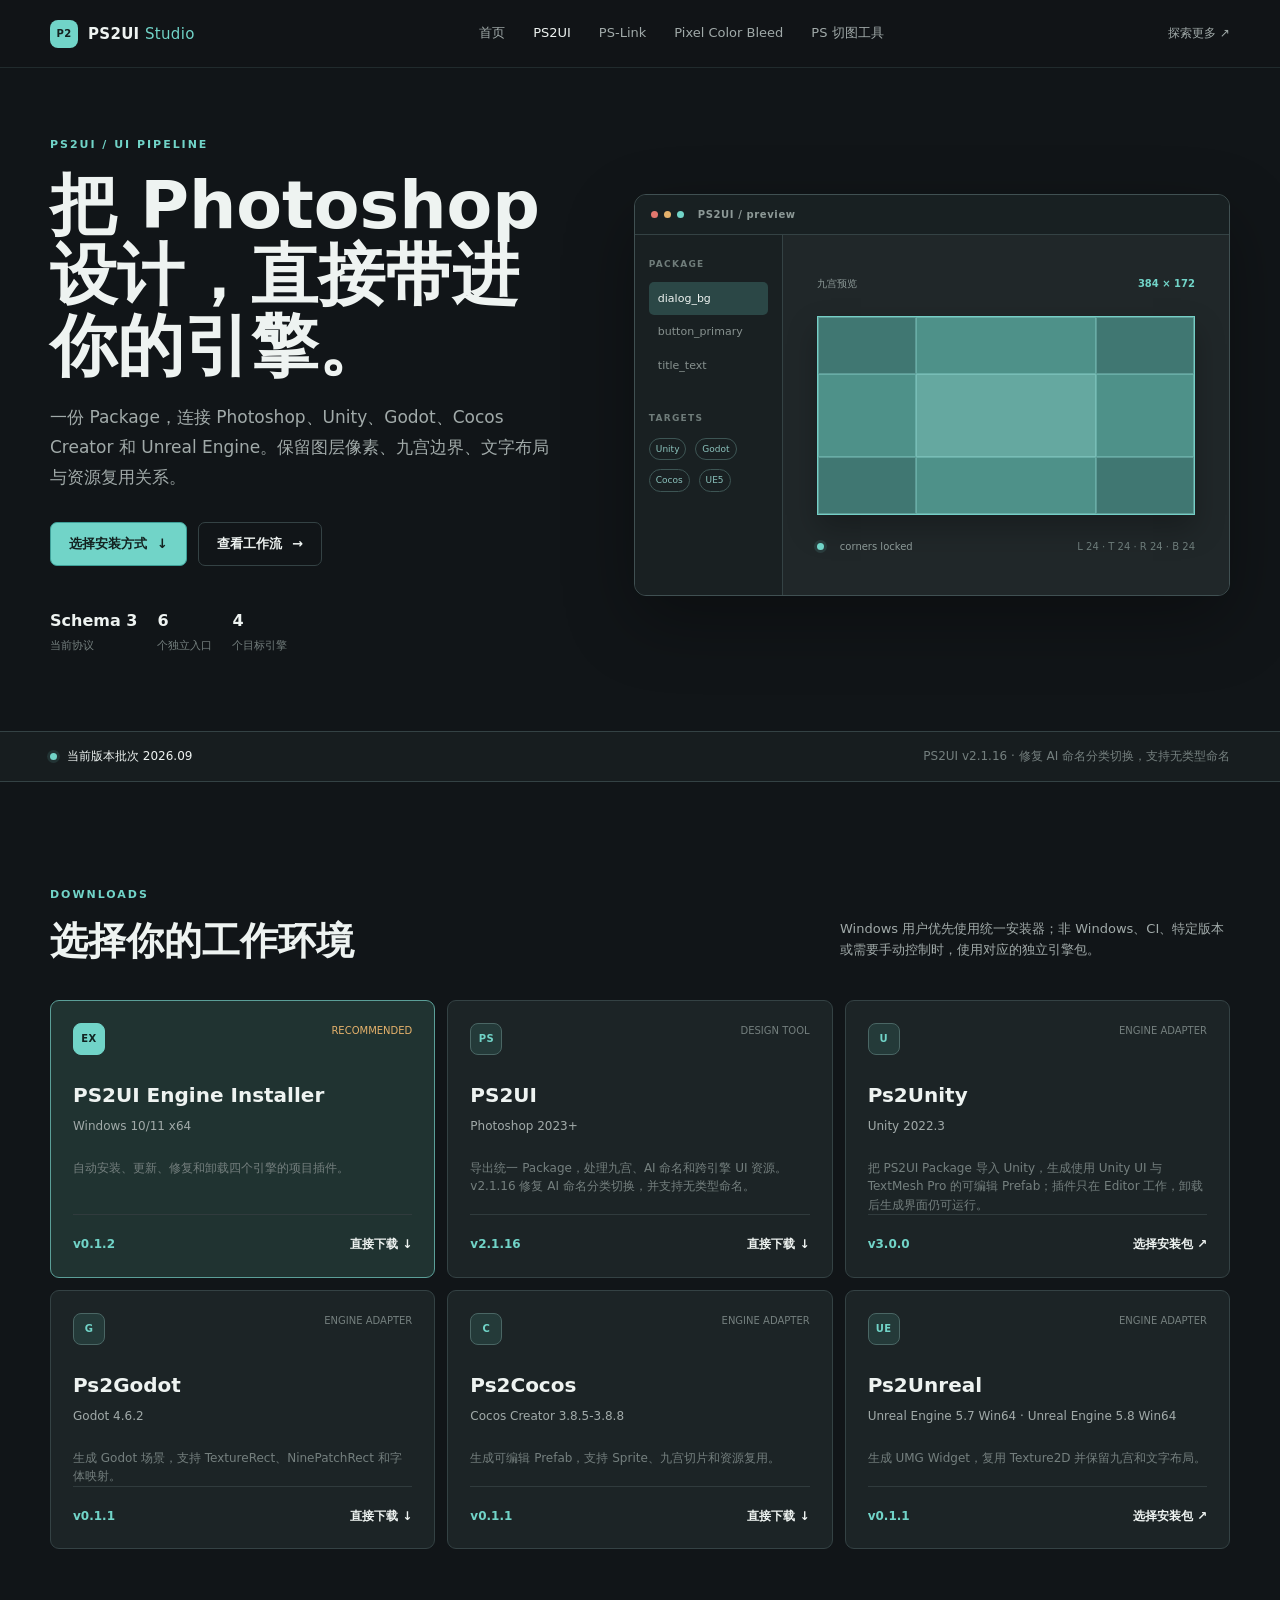
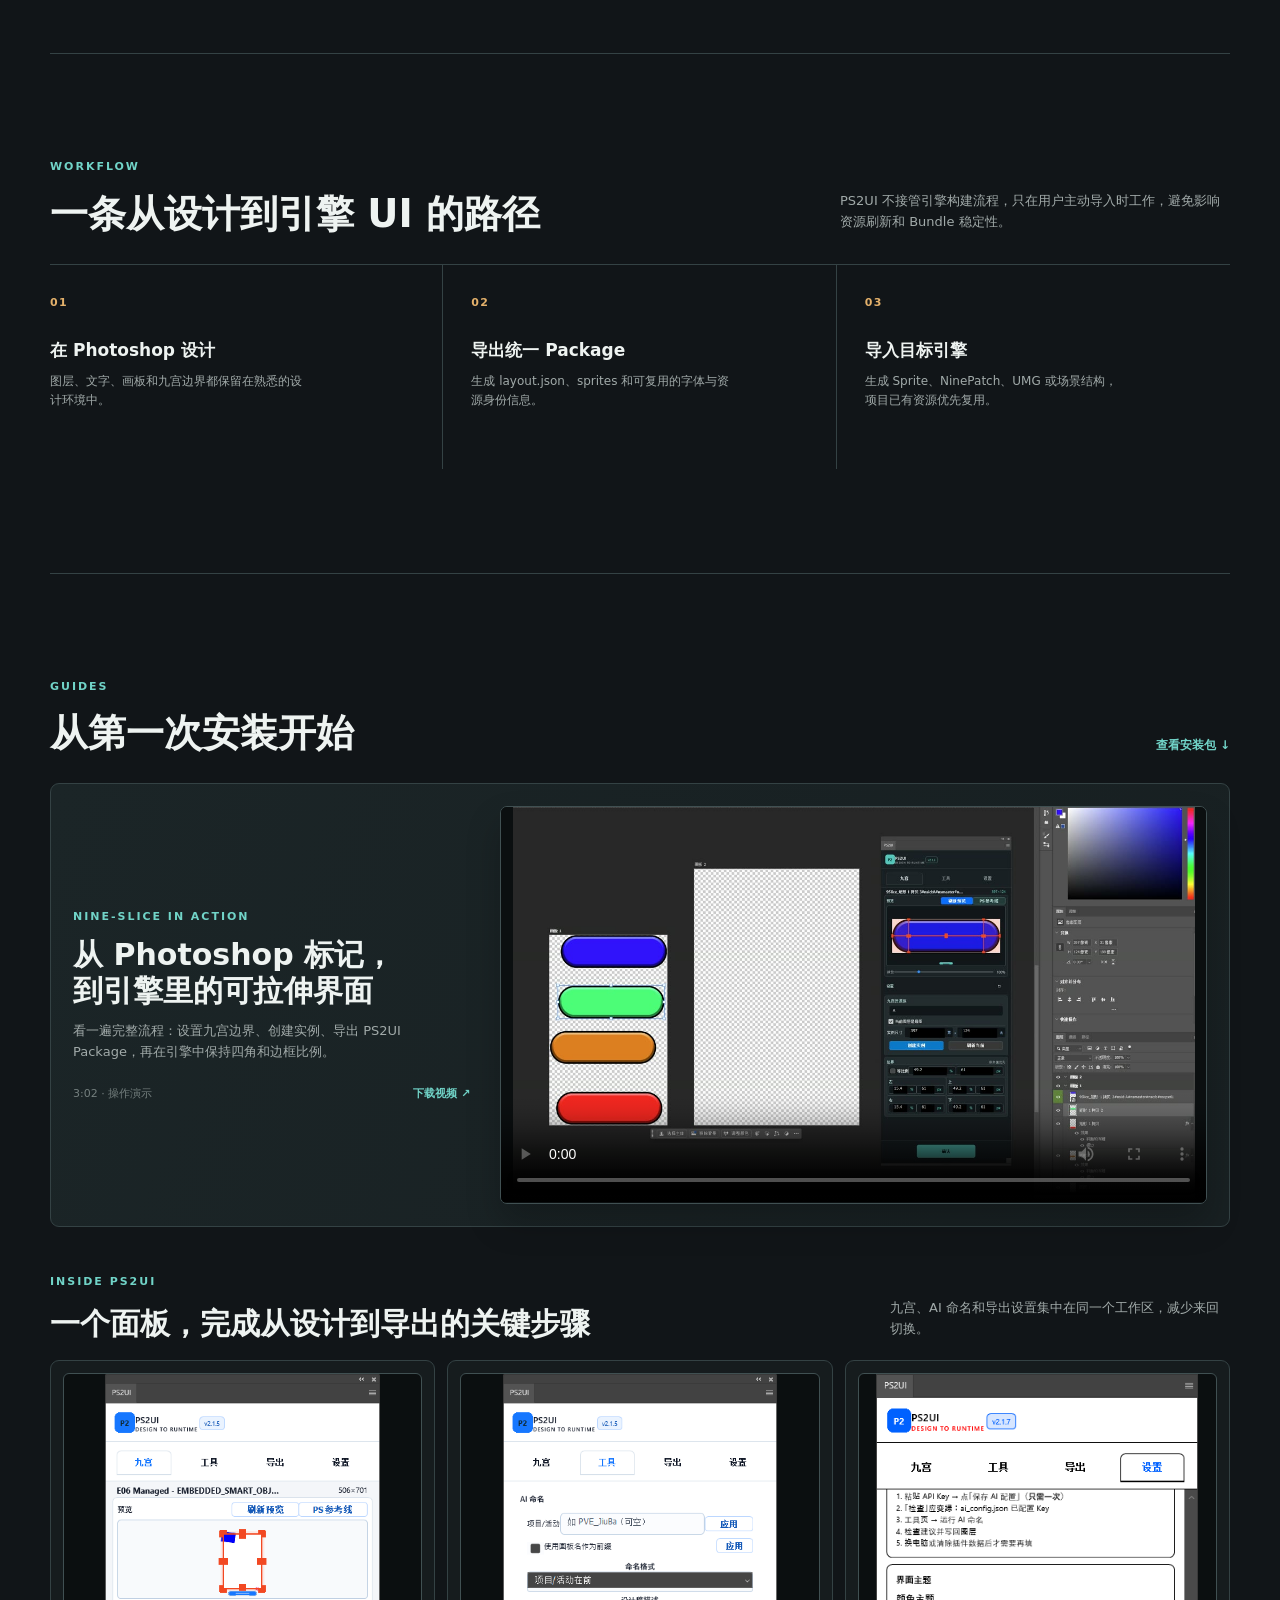
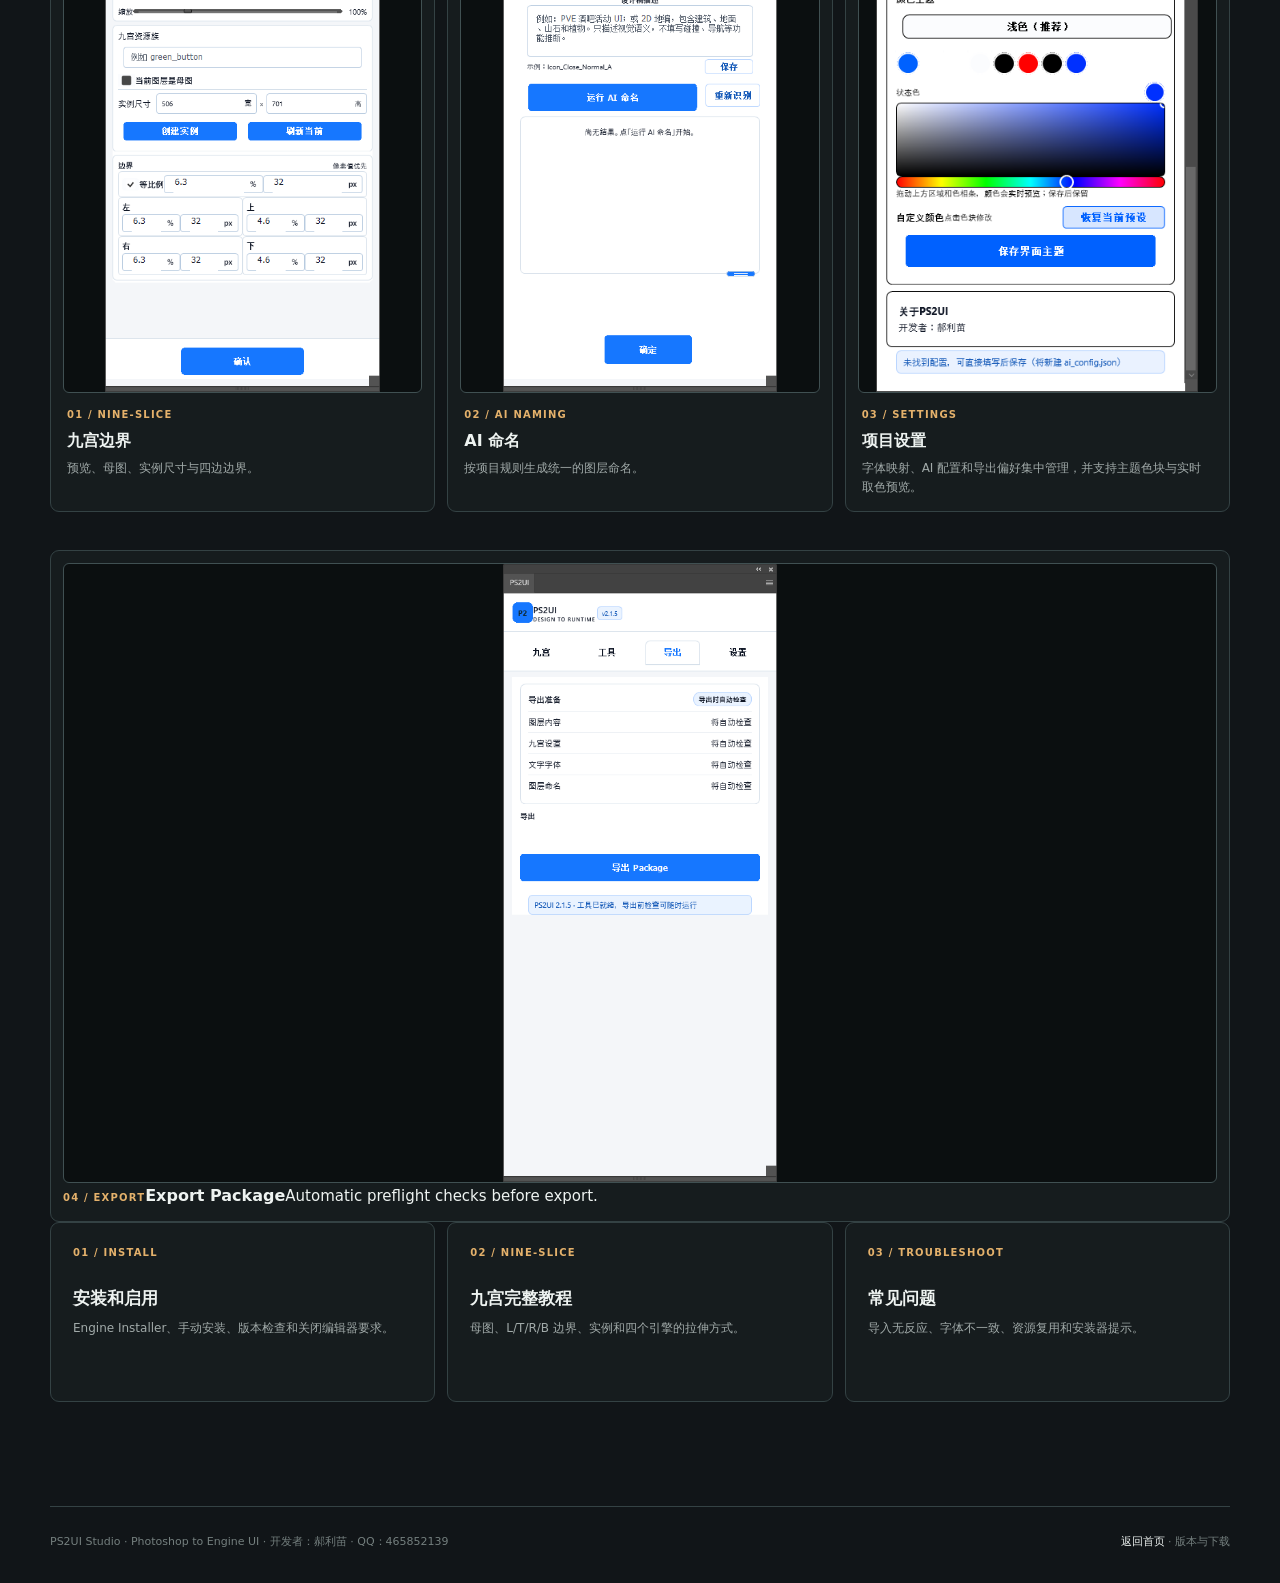
==== commit 152cf34c: "release: update PS2UI product page to 2.1.16" ====
--- a/site/index.html
+++ b/site/index.html
@@ -69,7 +69,7 @@
 
       <section class="release-band" aria-label="当前发布批次">
         <div><span class="live-dot"></span><span id="releaseLabel">当前版本批次 2026.09</span></div>
-        <div class="release-band-note">PS2UI v2.1.15 · 修复导出启动错误，改进面板与大文件导出</div>
+        <div class="release-band-note">PS2UI v2.1.16 · 修复 AI 命名分类切换，支持无类型命名</div>
       </section>
 
       <section id="downloads" class="section-shell content-section">
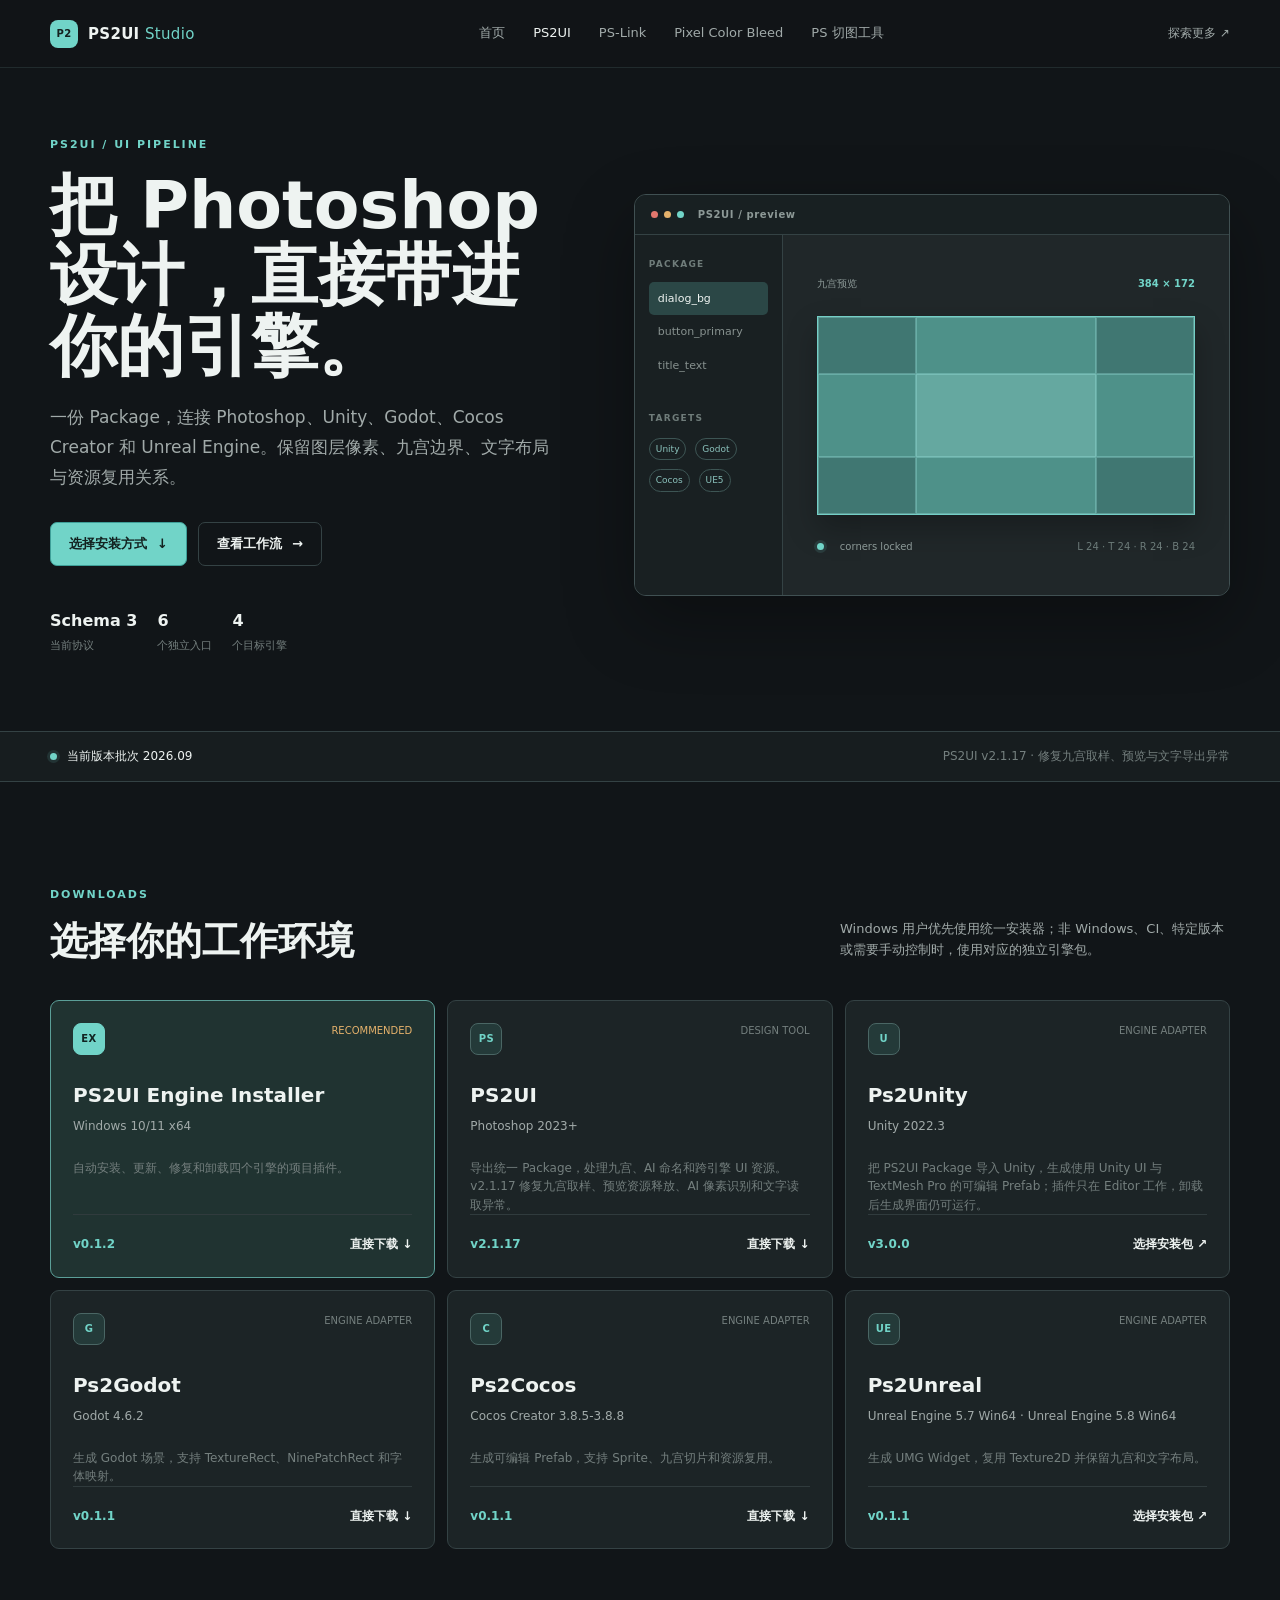
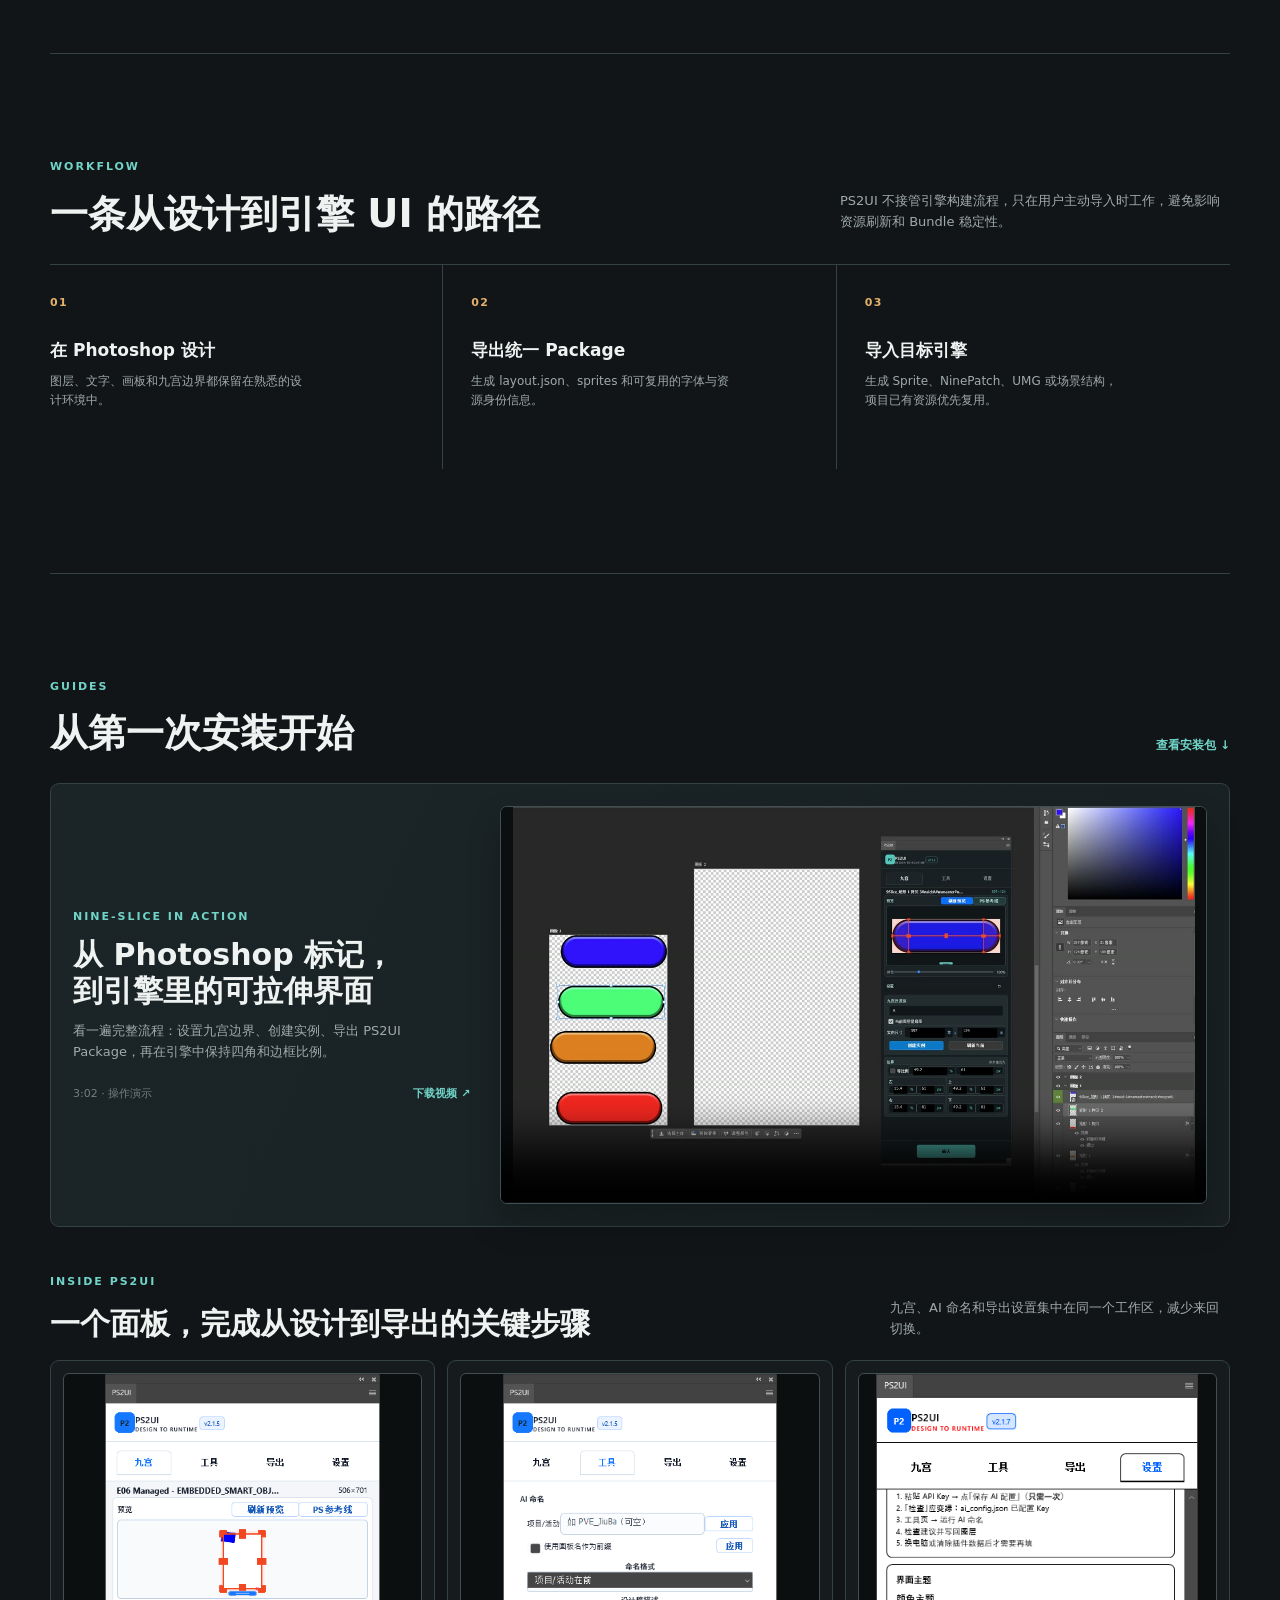
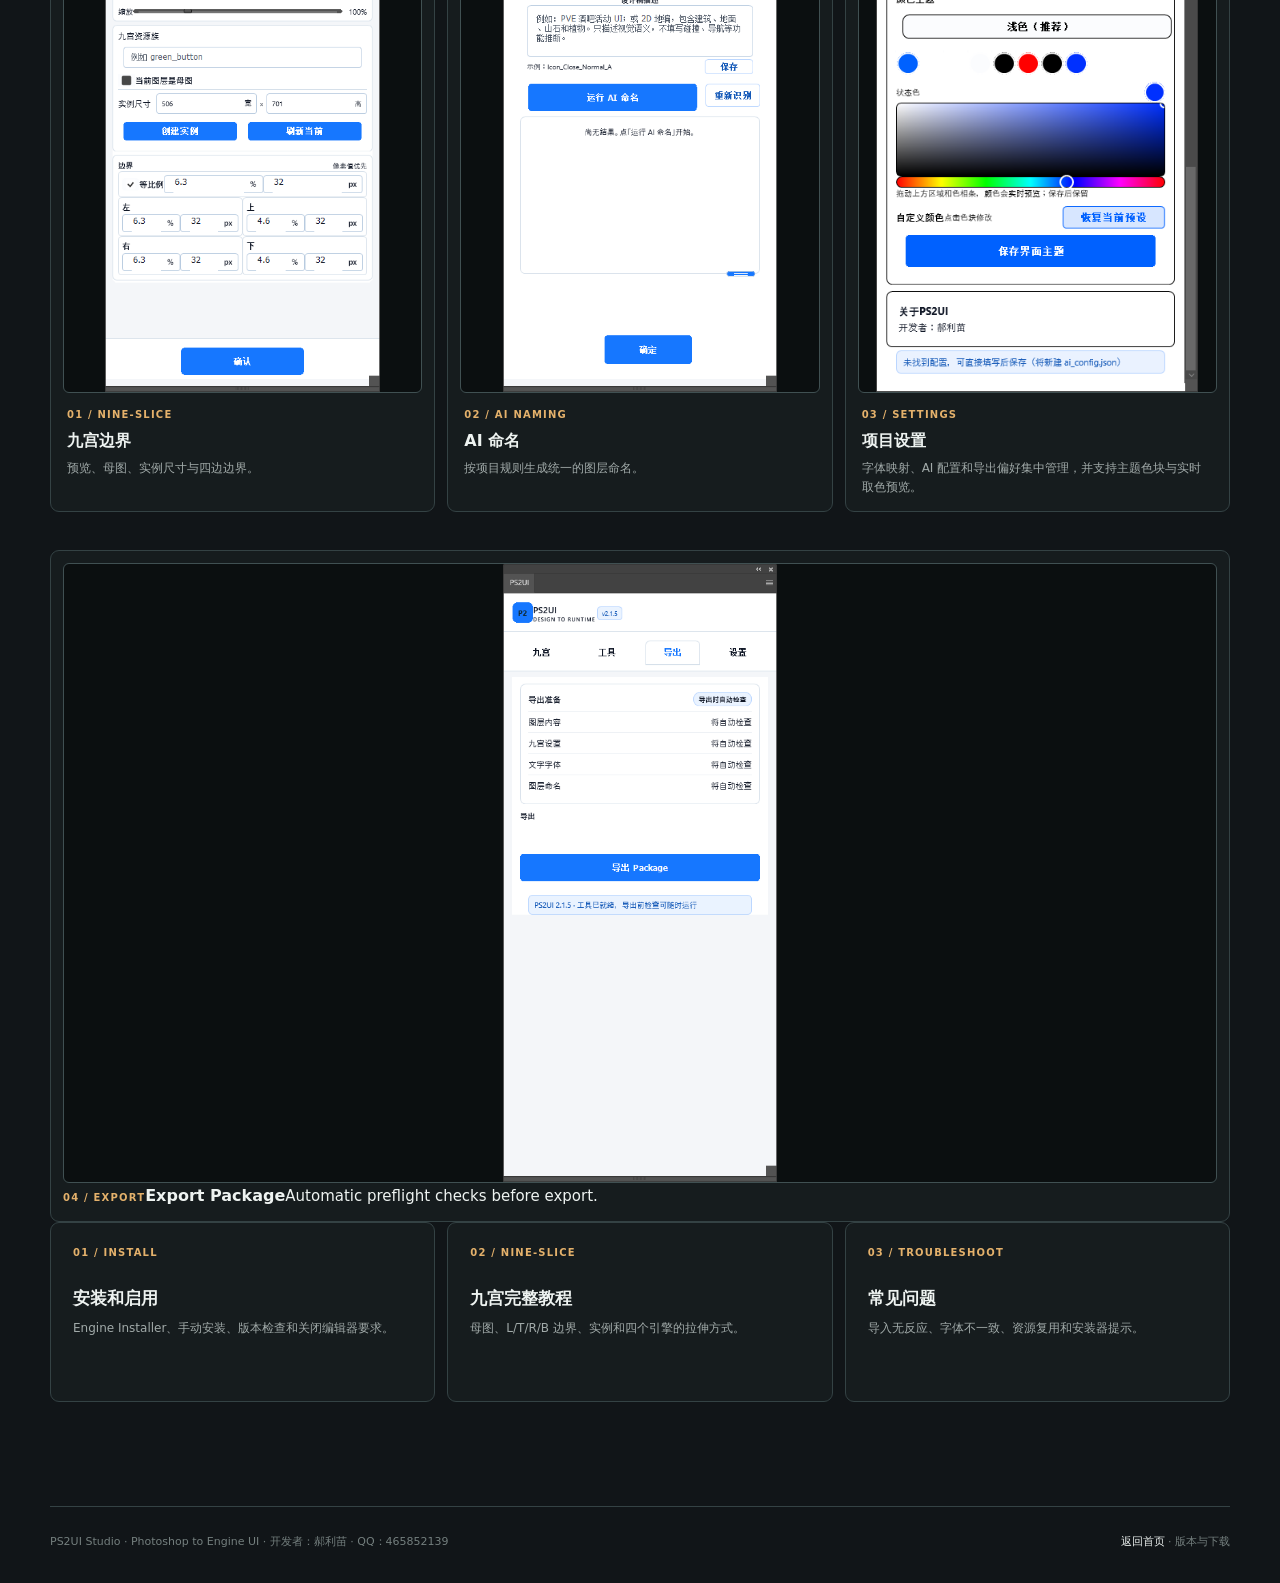
==== commit 1f12f6d5: "release: publish PS2UI 2.1.17 plugin safety fixes" ====
--- a/site/index.html
+++ b/site/index.html
@@ -69,7 +69,7 @@
 
       <section class="release-band" aria-label="当前发布批次">
         <div><span class="live-dot"></span><span id="releaseLabel">当前版本批次 2026.09</span></div>
-        <div class="release-band-note">PS2UI v2.1.16 · 修复 AI 命名分类切换，支持无类型命名</div>
+        <div class="release-band-note">PS2UI v2.1.17 · 修复九宫取样、预览与文字导出异常</div>
       </section>
 
       <section id="downloads" class="section-shell content-section">
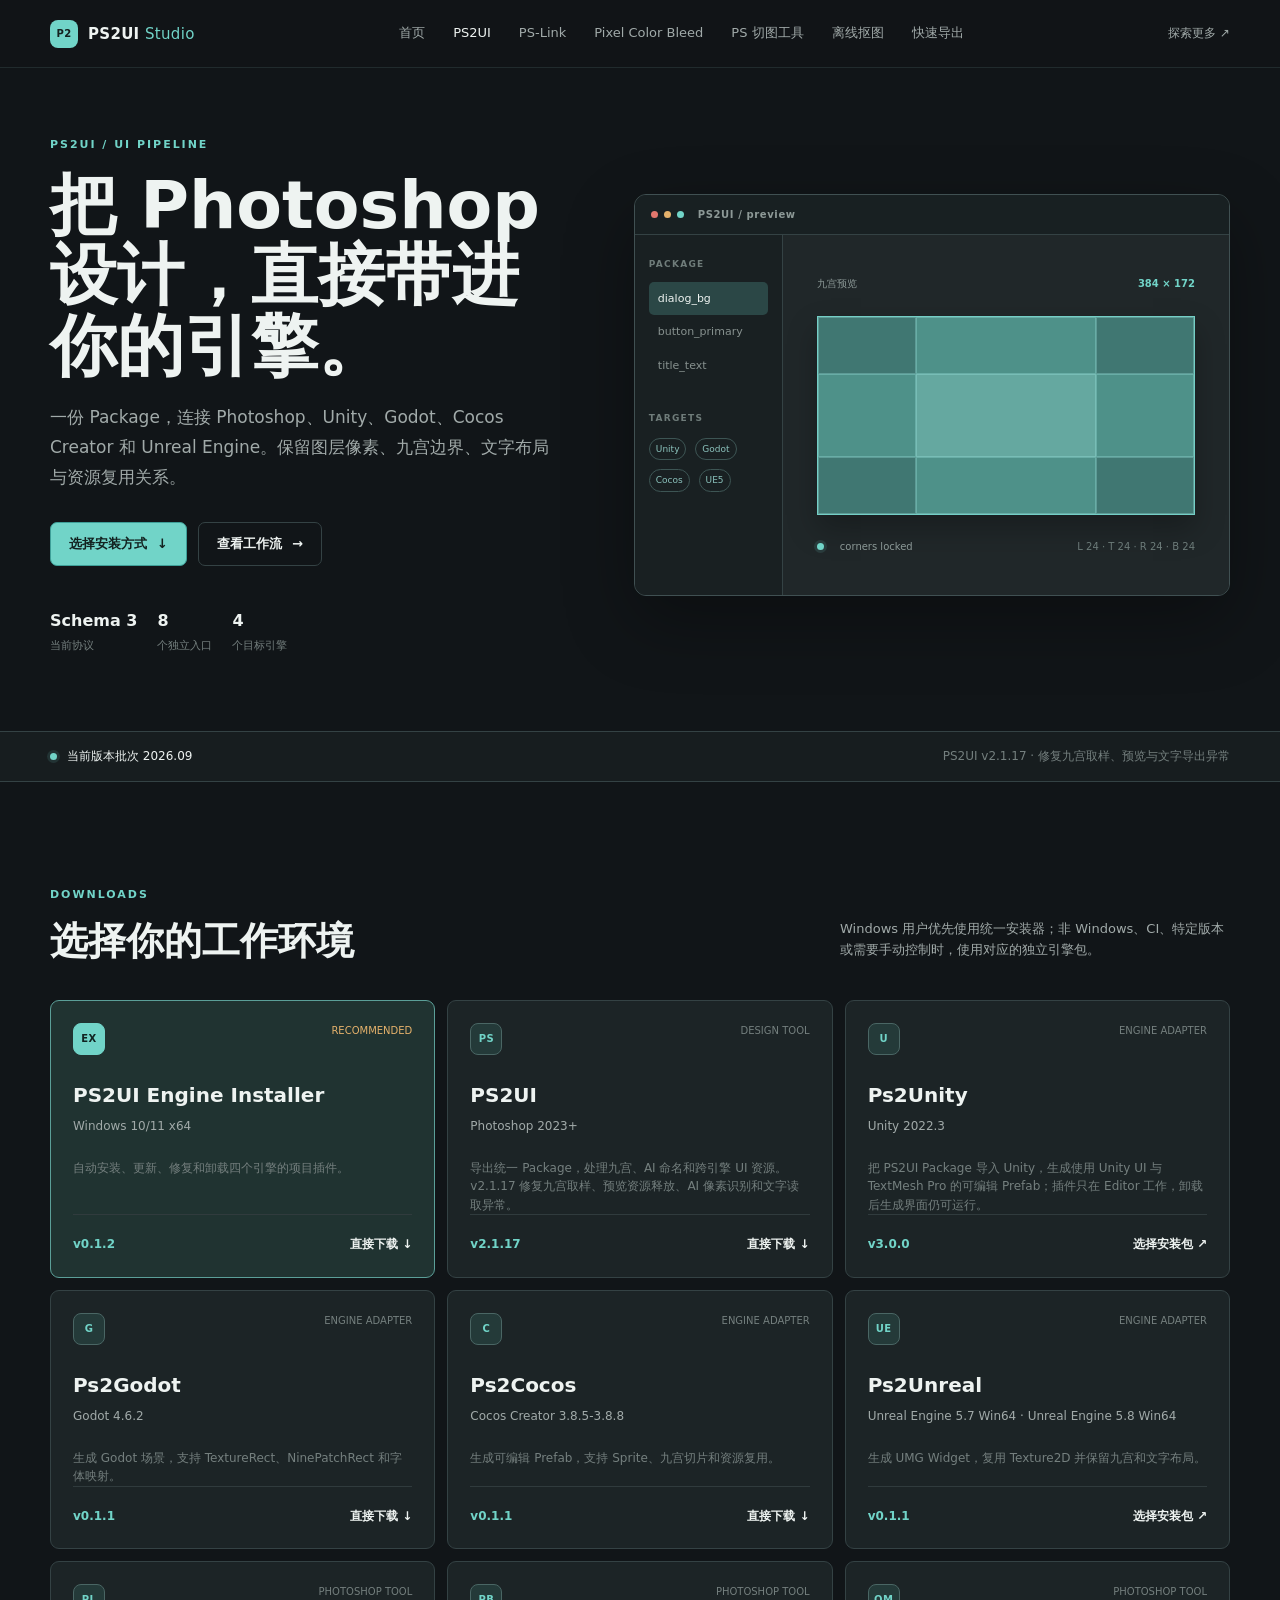
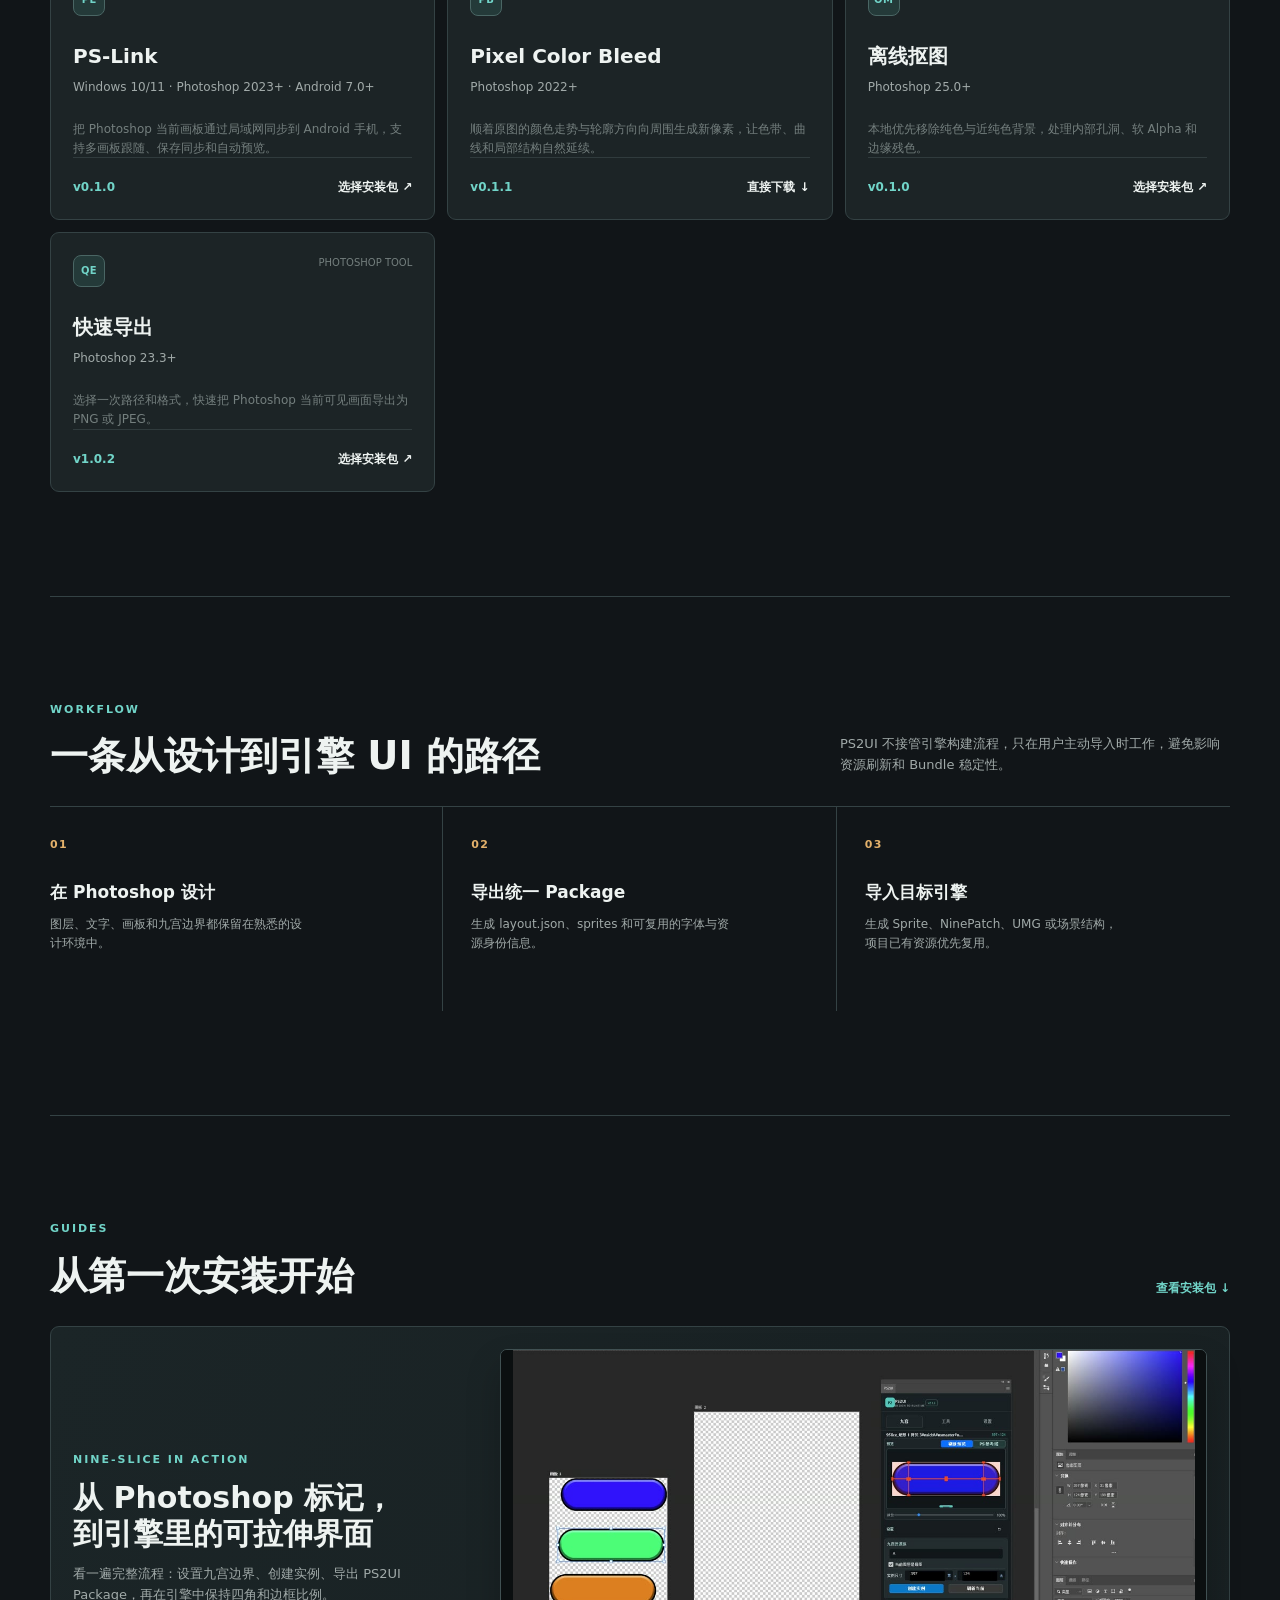
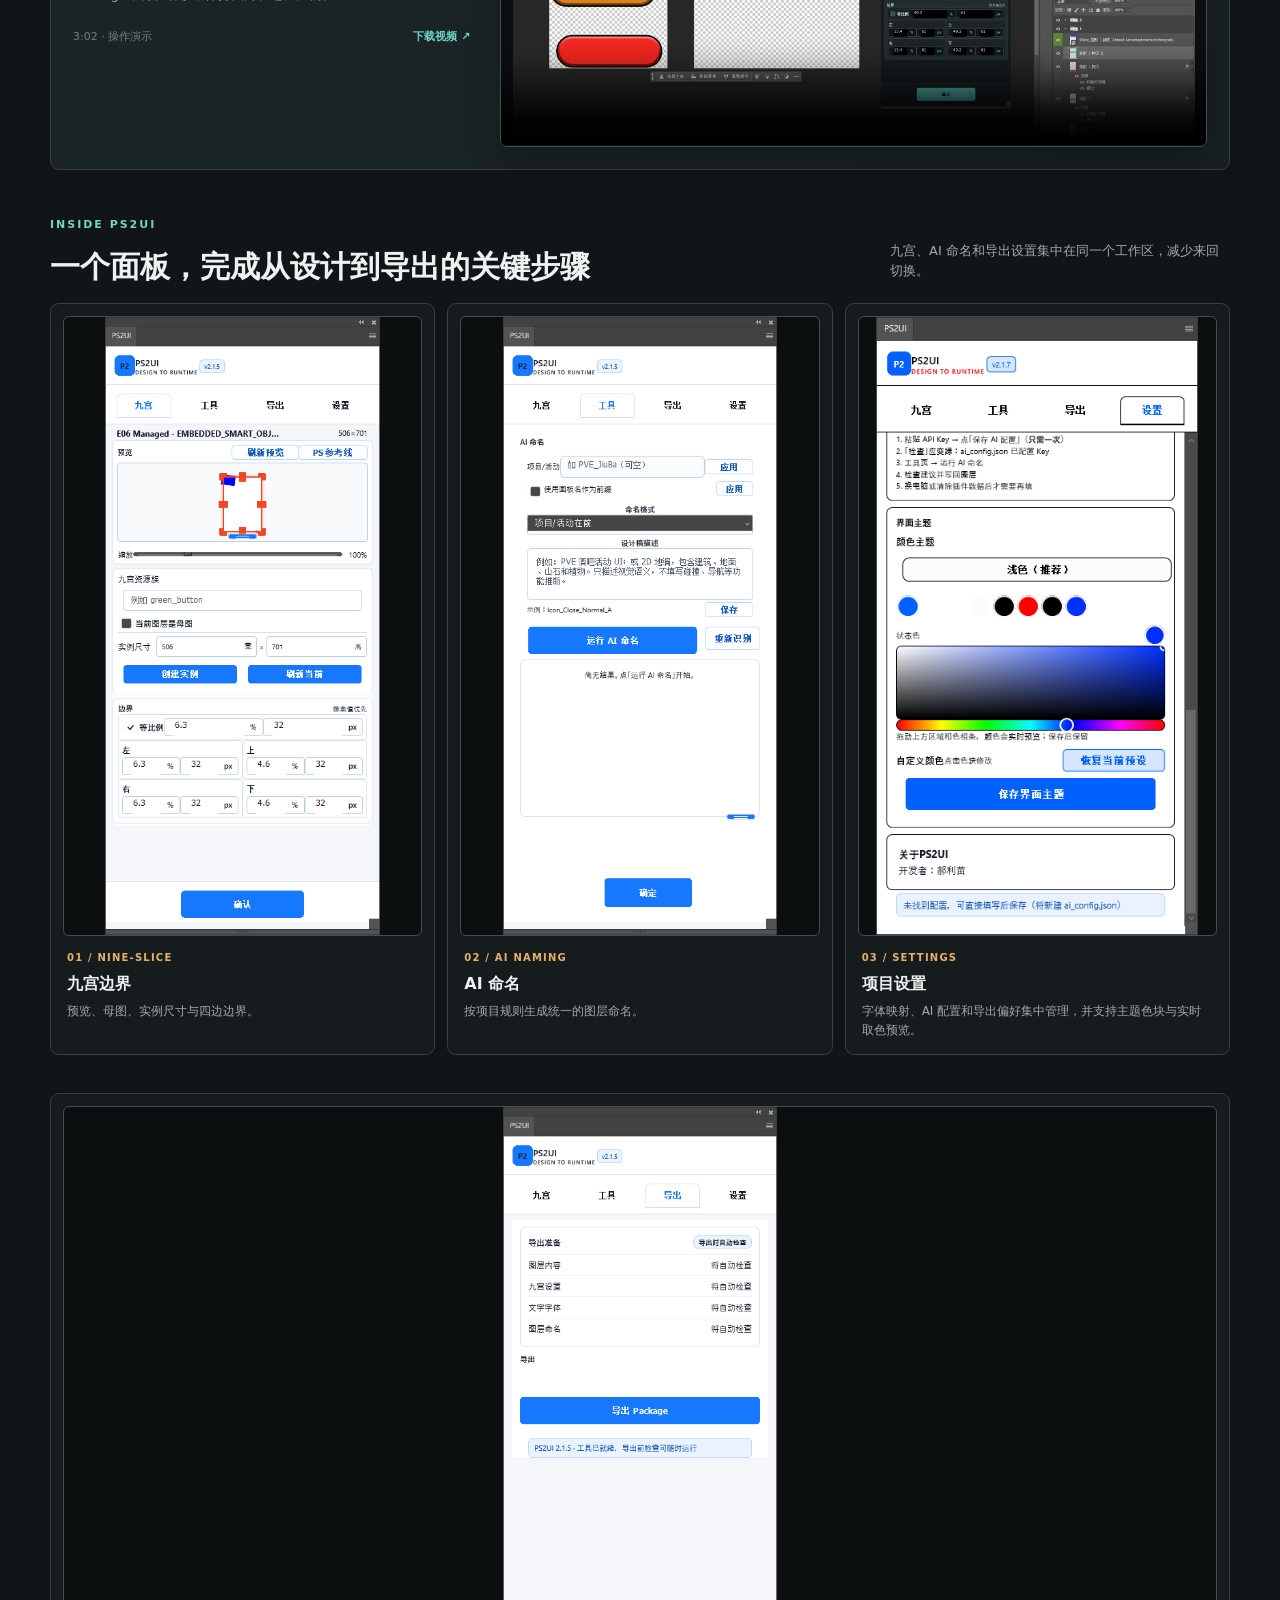
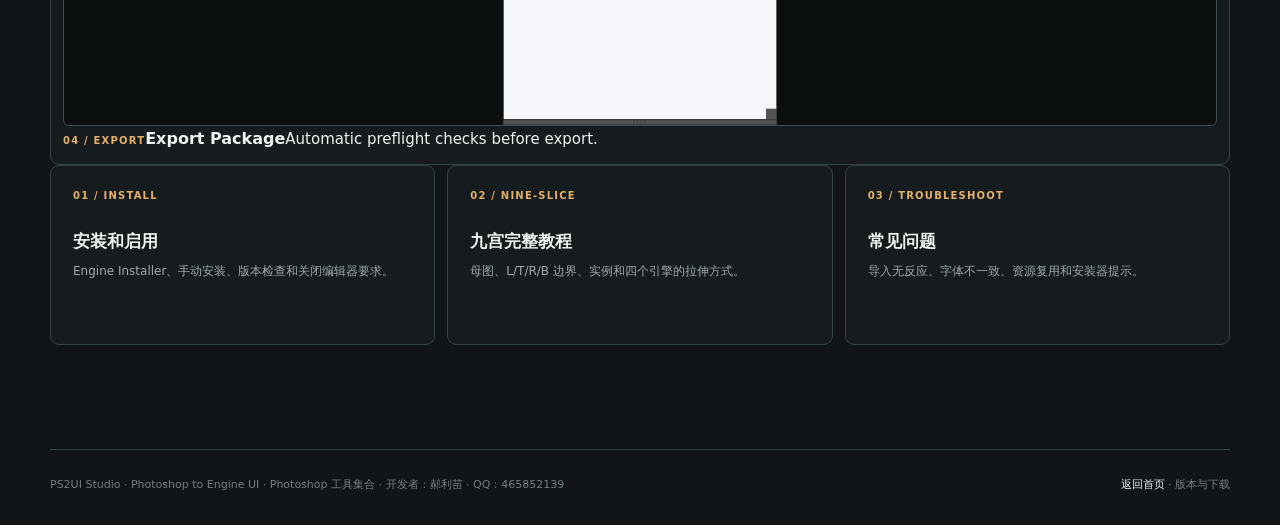
==== commit 03364073: "Add Photoshop tools to PS2UI site" ====
--- a/site/index.html
+++ b/site/index.html
@@ -20,6 +20,8 @@
         <a href="https://homer79980.github.io/ps-link.html">PS-Link</a>
         <a href="https://homer79980.github.io/pixel-color-bleed.html">Pixel Color Bleed</a>
         <a href="https://homer79980.github.io/ps-slicer.html">PS 切图工具</a>
+        <a href="https://homer79980.github.io/ps-offline-mask.html">离线抠图</a>
+        <a href="https://homer79980.github.io/quick-export.html">快速导出</a>
       </nav>
       <a class="header-link" href="https://leowalker023.github.io/lnspiration/" target="_blank" rel="noreferrer">探索更多 <span aria-hidden="true">↗</span></a>
     </header>
@@ -36,7 +38,7 @@
           </div>
           <div class="hero-facts" aria-label="产品能力">
             <span><strong>Schema 3</strong> 当前协议</span>
-            <span><strong>6</strong> 个独立入口</span>
+            <span><strong>8</strong> 个独立入口</span>
             <span><strong>4</strong> 个目标引擎</span>
           </div>
         </div>
@@ -159,7 +161,7 @@
     </main>
 
     <footer class="site-footer section-shell">
-      <span>PS2UI Studio · Photoshop to Engine UI · 开发者：郝利苗 · QQ：465852139</span>
+      <span>PS2UI Studio · Photoshop to Engine UI · Photoshop 工具集合 · 开发者：郝利苗 · QQ：465852139</span>
       <span><a href="https://homer79980.github.io/">返回首页</a> · 版本与下载</span>
     </footer>
     <script src="./app.js" defer></script>
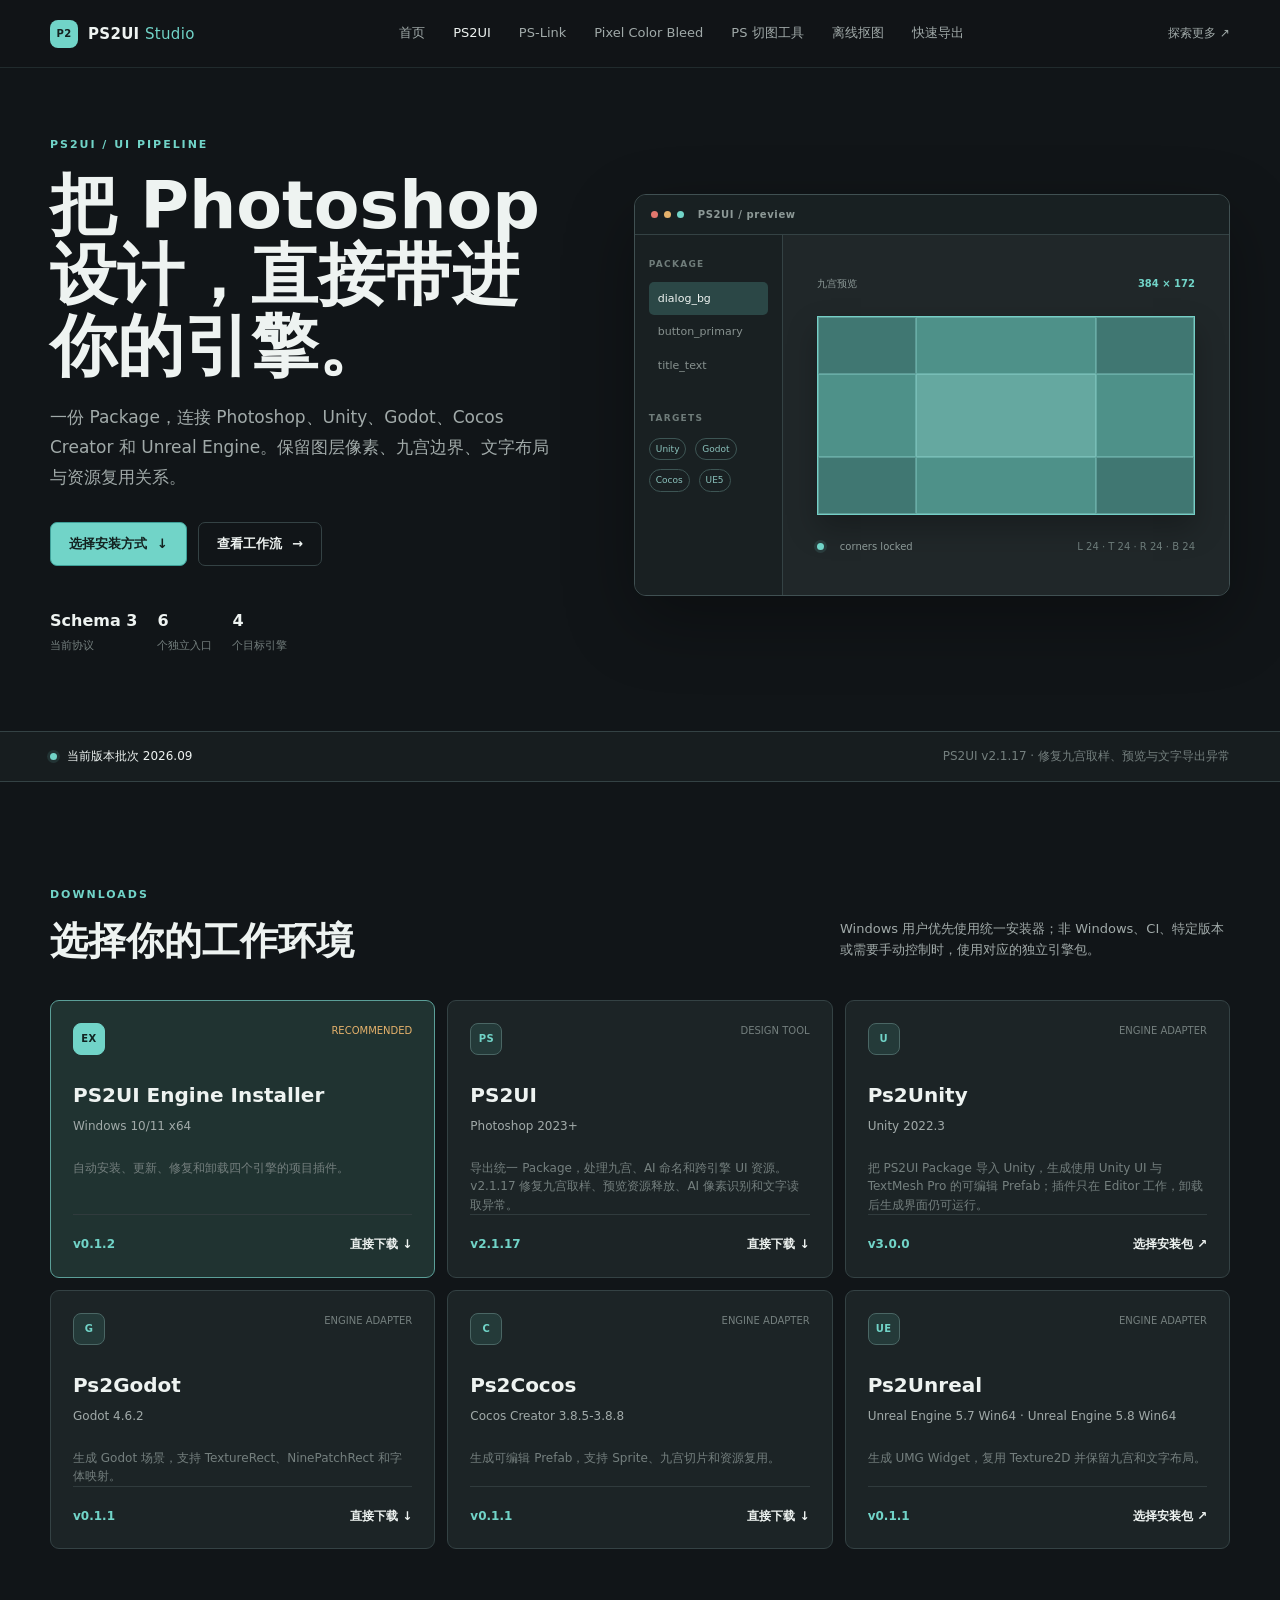
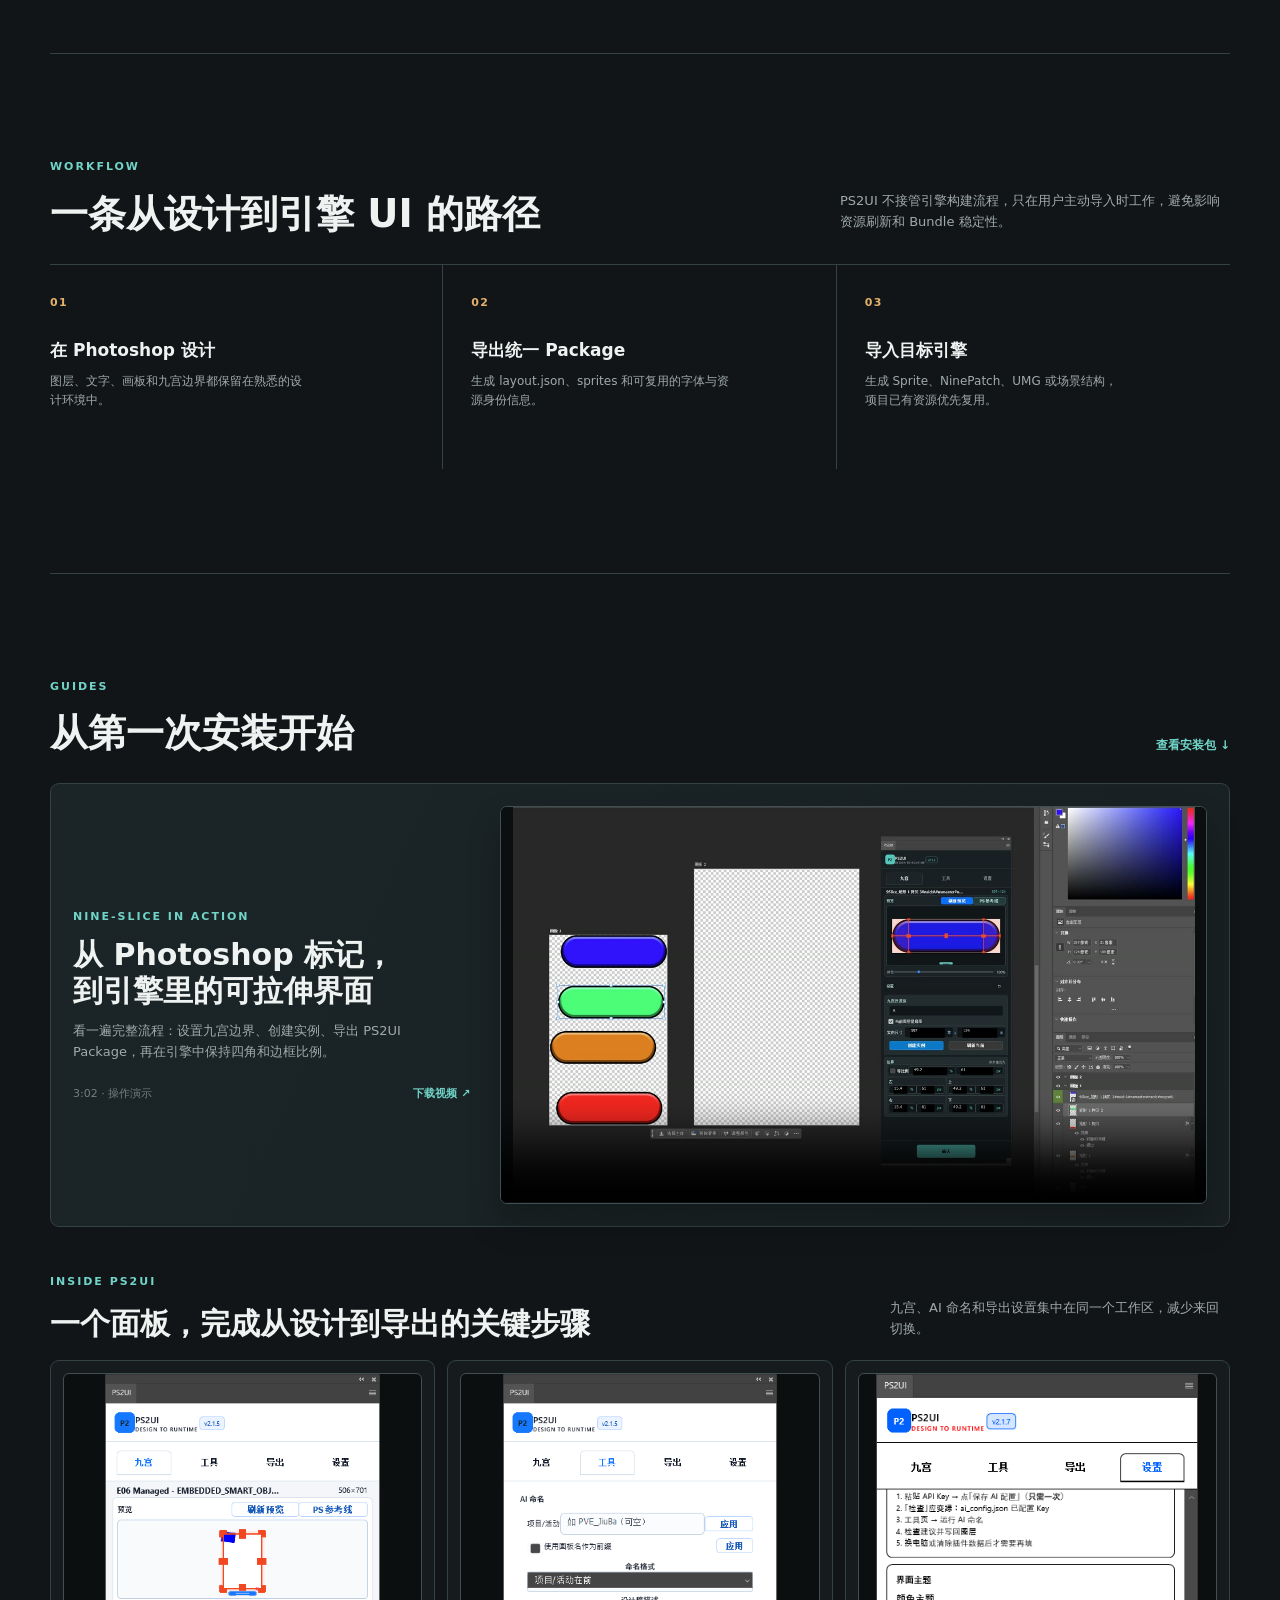
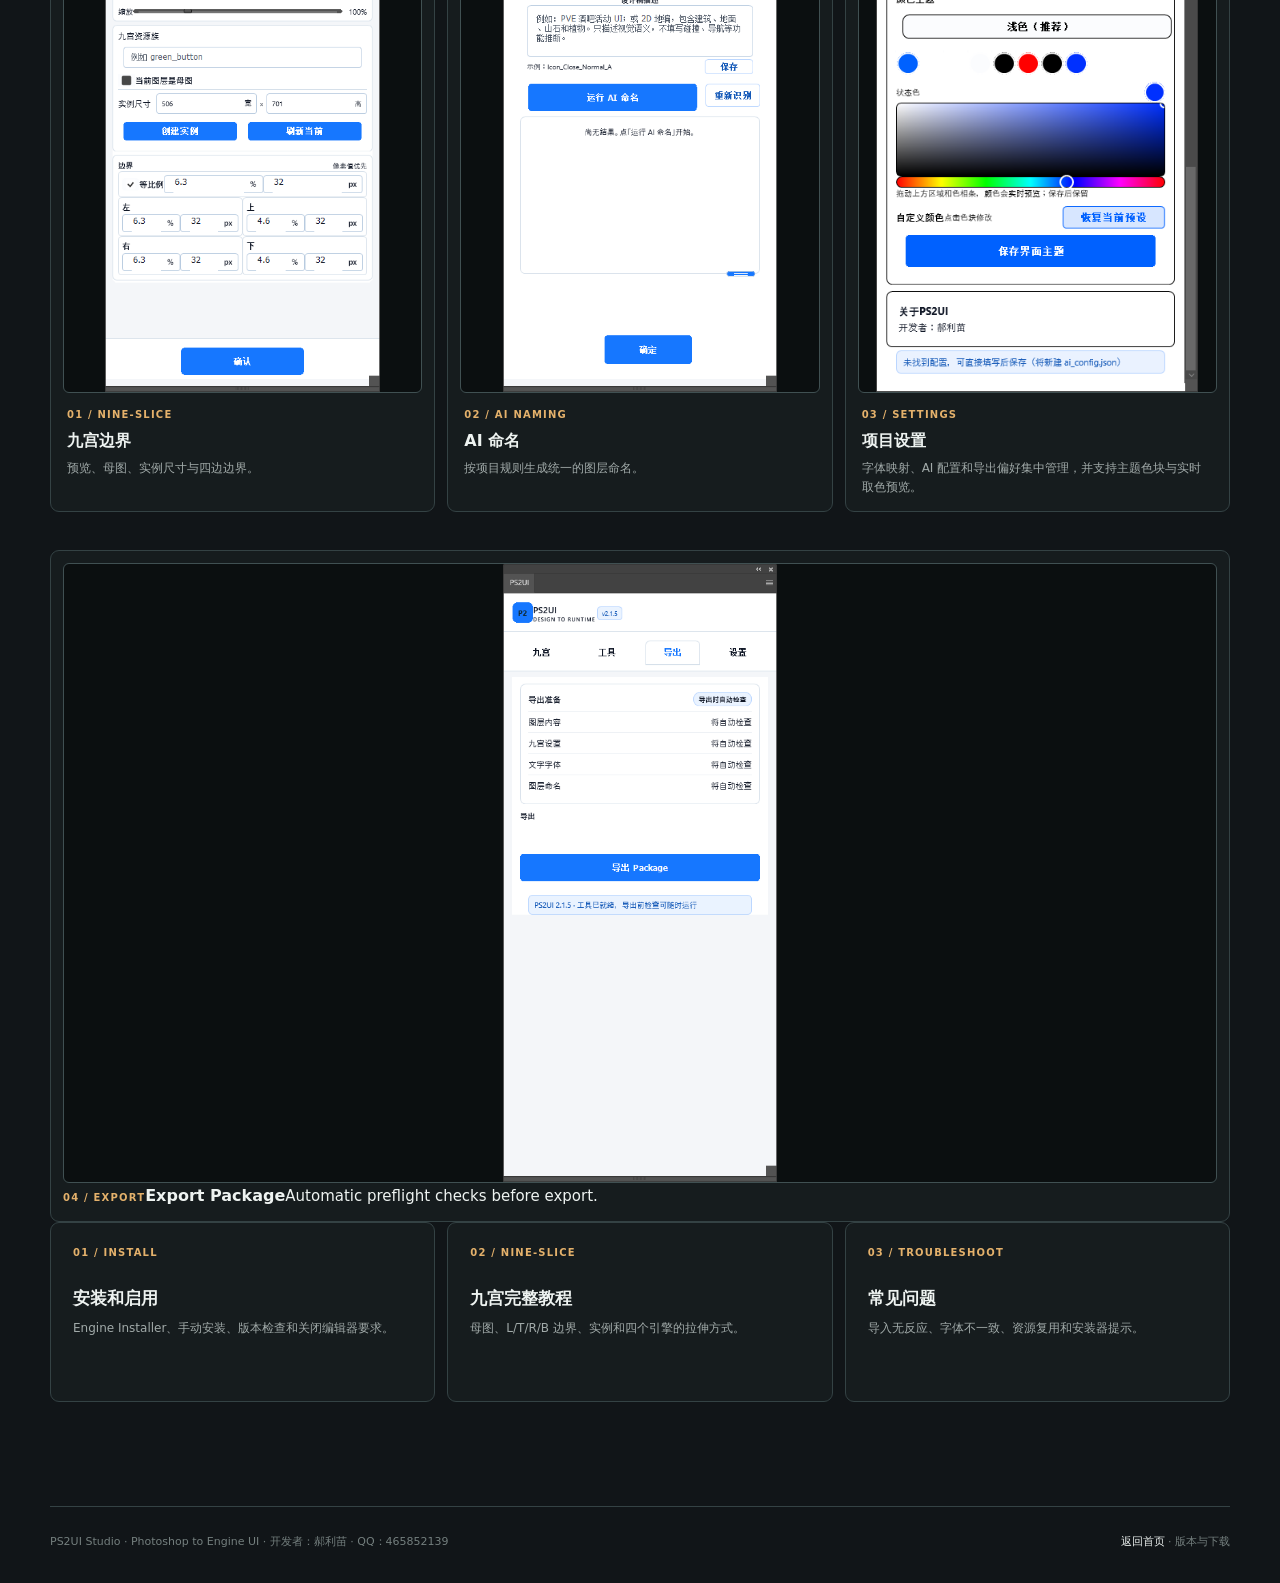
==== commit d57f8dfc: "Keep PS2UI downloads focused on engine products" ====
--- a/site/index.html
+++ b/site/index.html
@@ -38,7 +38,7 @@
           </div>
           <div class="hero-facts" aria-label="产品能力">
             <span><strong>Schema 3</strong> 当前协议</span>
-            <span><strong>8</strong> 个独立入口</span>
+            <span><strong>6</strong> 个独立入口</span>
             <span><strong>4</strong> 个目标引擎</span>
           </div>
         </div>
@@ -161,7 +161,7 @@
     </main>
 
     <footer class="site-footer section-shell">
-      <span>PS2UI Studio · Photoshop to Engine UI · Photoshop 工具集合 · 开发者：郝利苗 · QQ：465852139</span>
+      <span>PS2UI Studio · Photoshop to Engine UI · 开发者：郝利苗 · QQ：465852139</span>
       <span><a href="https://homer79980.github.io/">返回首页</a> · 版本与下载</span>
     </footer>
     <script src="./app.js" defer></script>
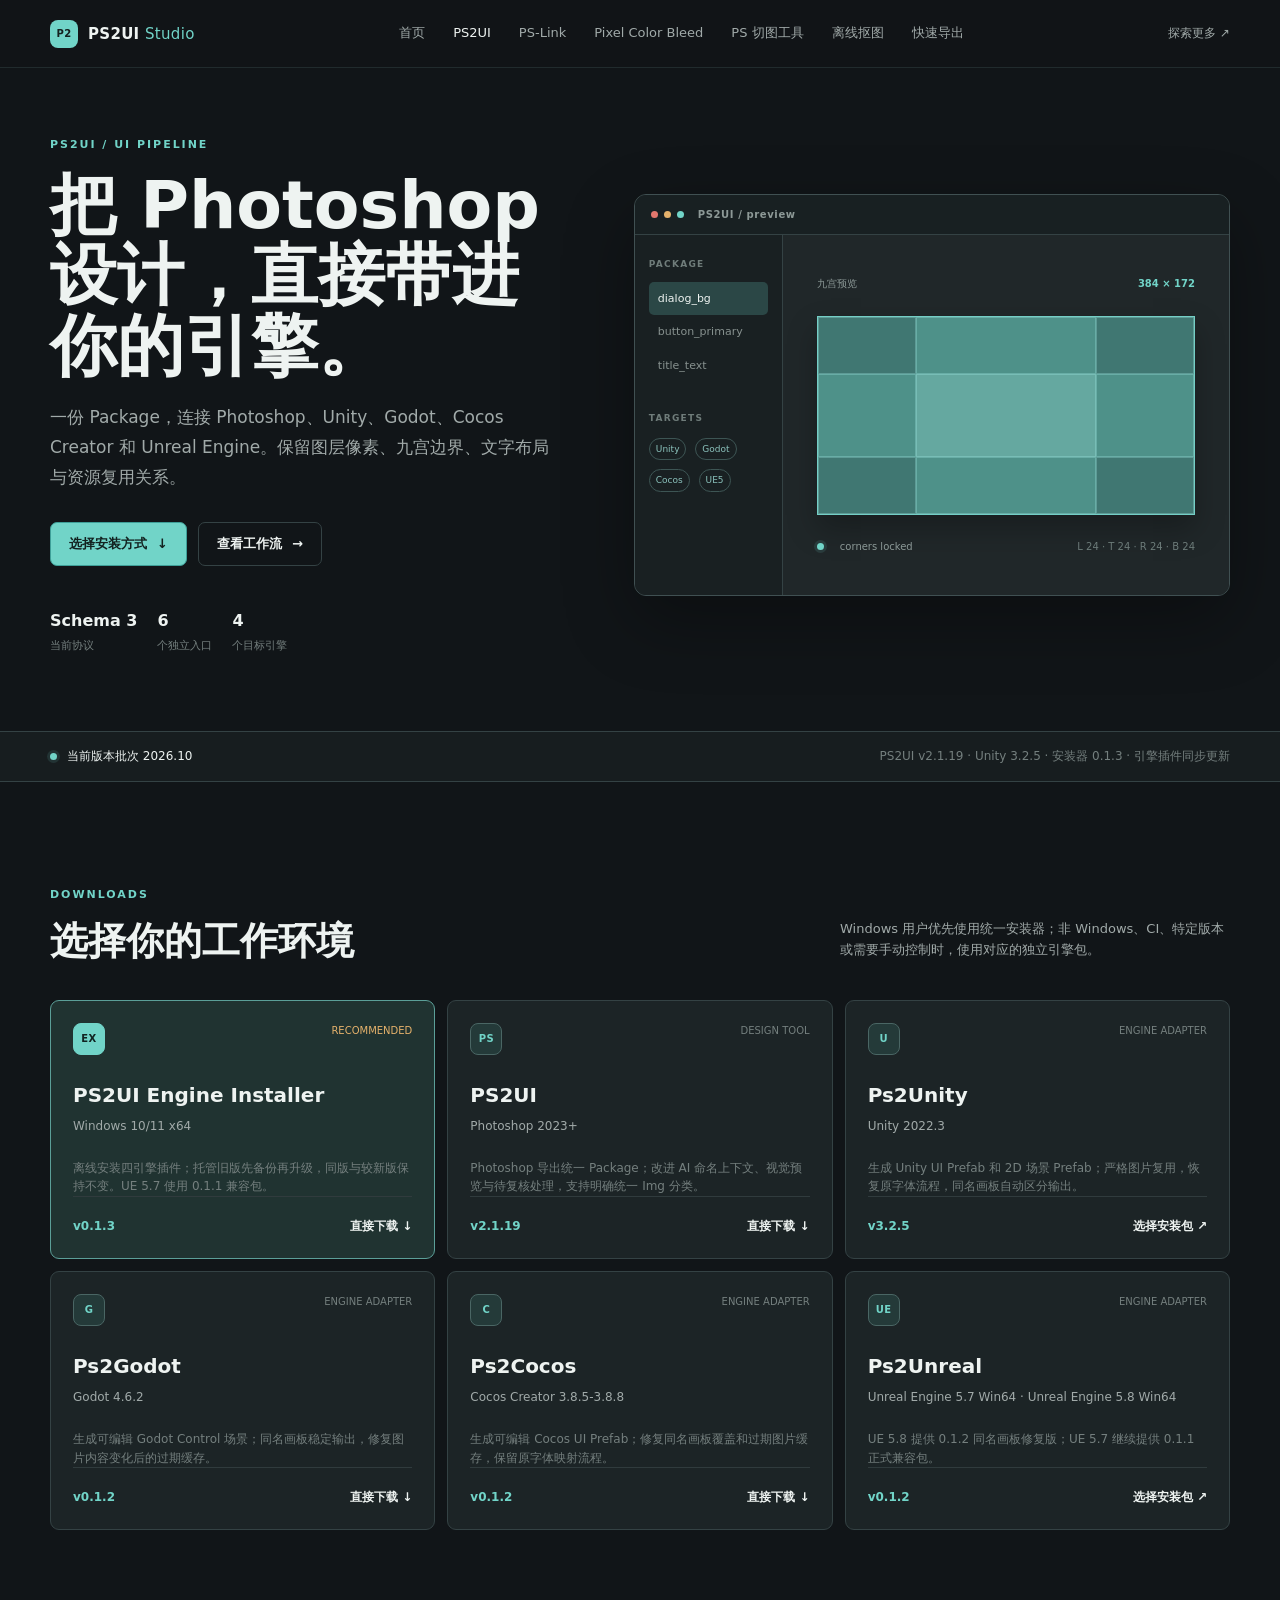
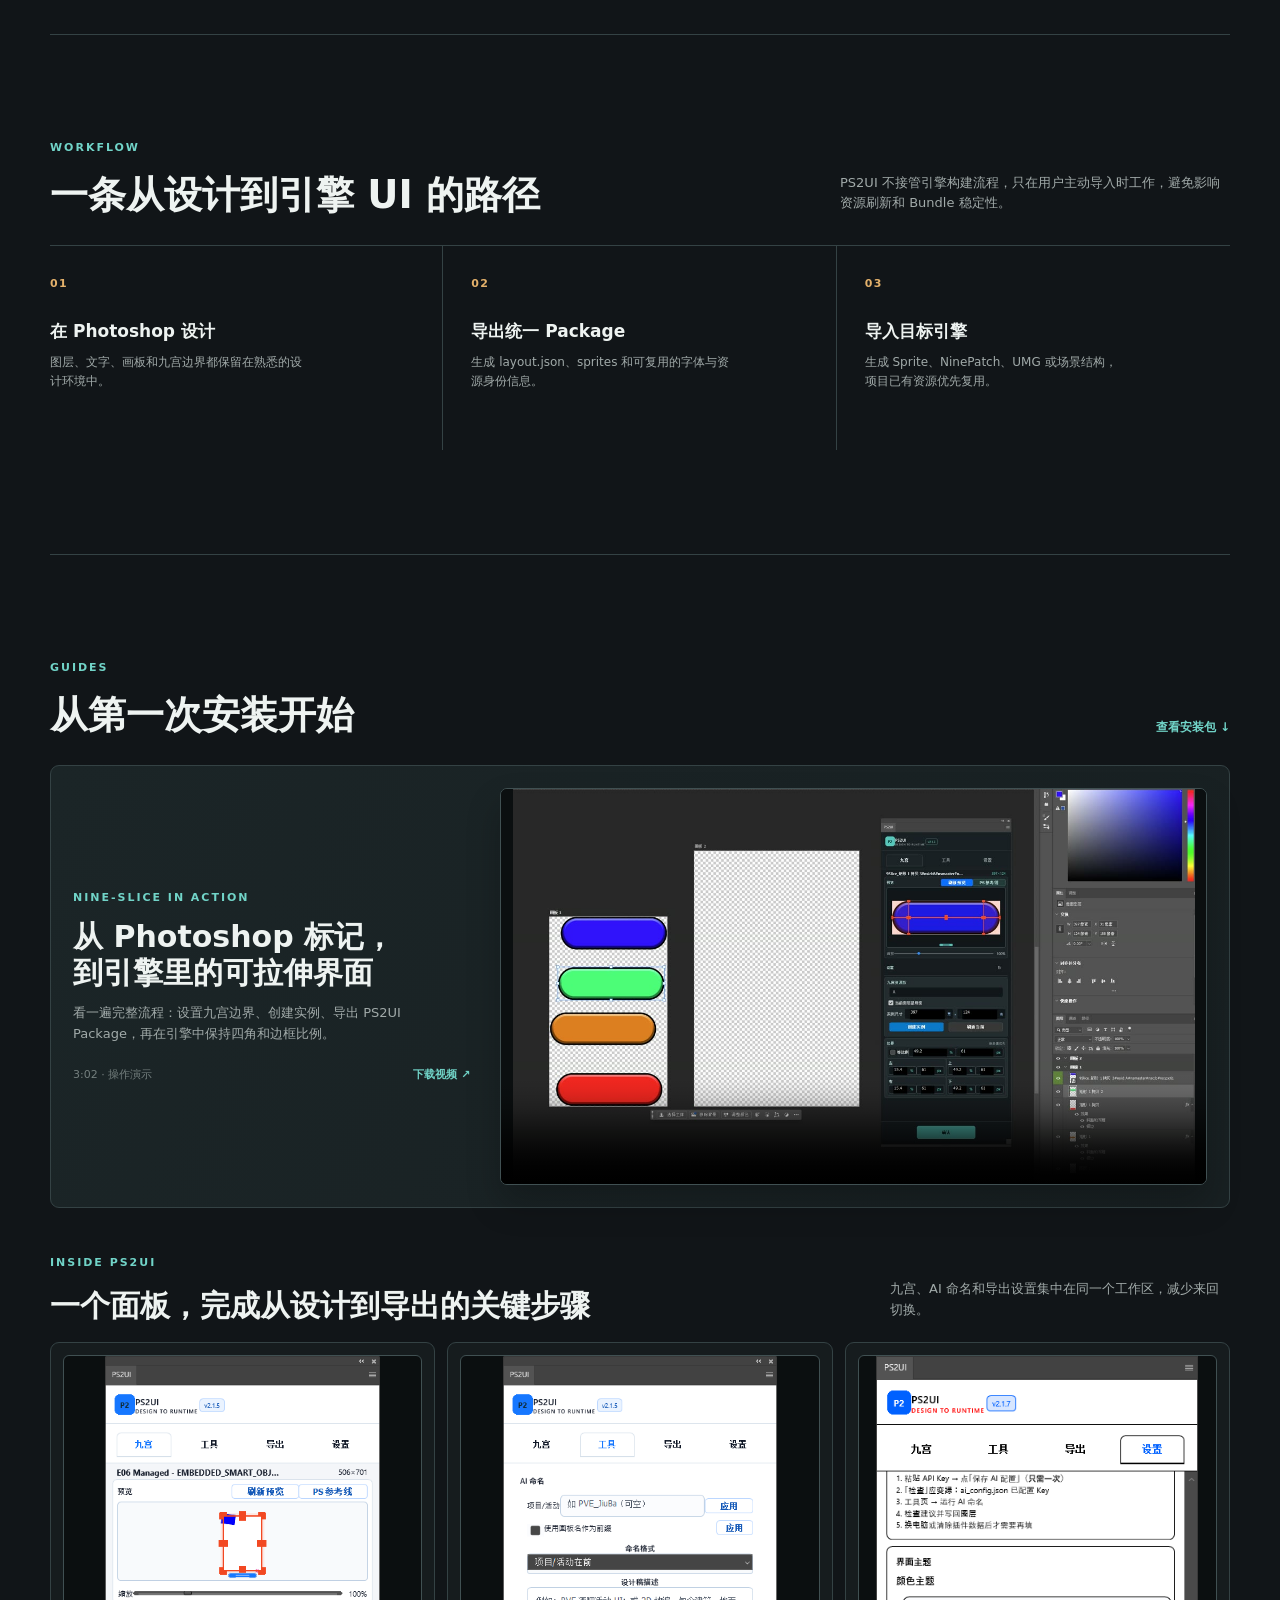
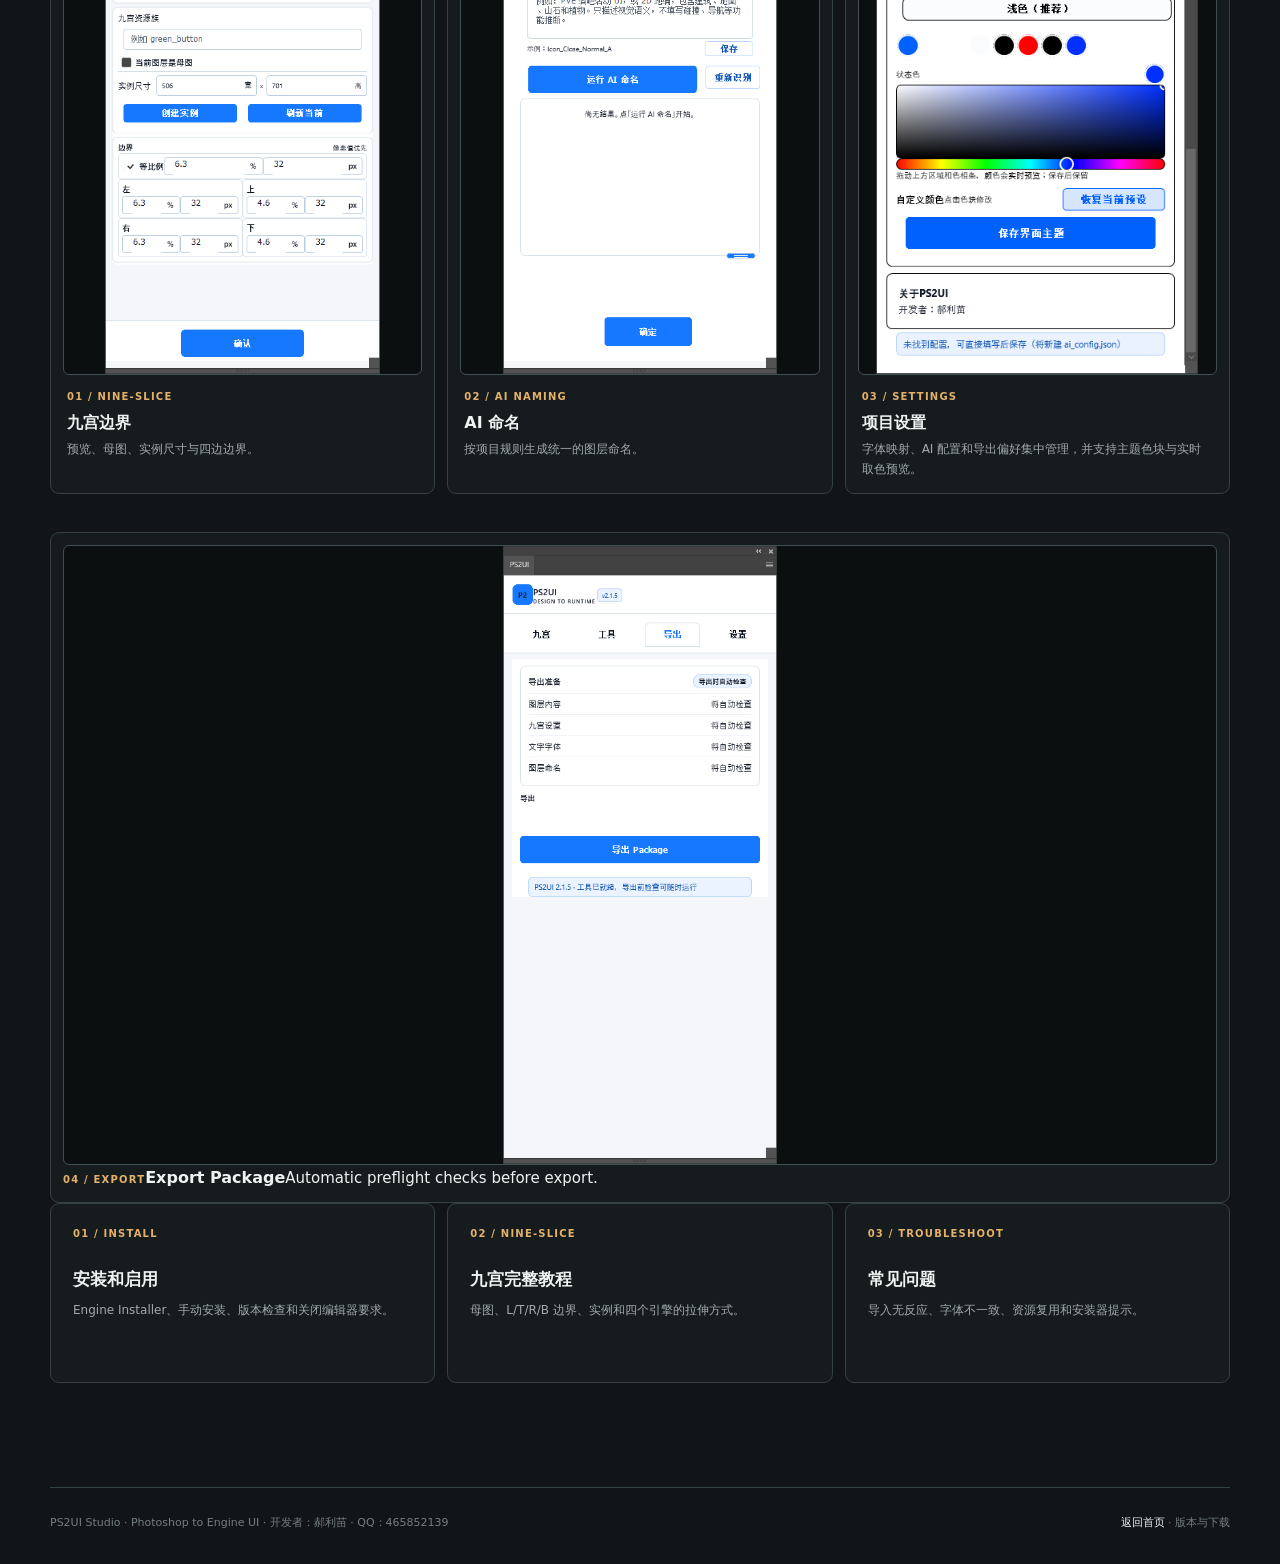
==== commit 7338344b: "Publish October PS2UI engine releases and installer 0.1.3" ====
--- a/site/index.html
+++ b/site/index.html
@@ -70,8 +70,8 @@
       </section>
 
       <section class="release-band" aria-label="当前发布批次">
-        <div><span class="live-dot"></span><span id="releaseLabel">当前版本批次 2026.09</span></div>
-        <div class="release-band-note">PS2UI v2.1.17 · 修复九宫取样、预览与文字导出异常</div>
+        <div><span class="live-dot"></span><span id="releaseLabel">当前版本批次 2026.10</span></div>
+        <div class="release-band-note">PS2UI v2.1.19 · Unity 3.2.5 · 安装器 0.1.3 · 引擎插件同步更新</div>
       </section>
 
       <section id="downloads" class="section-shell content-section">
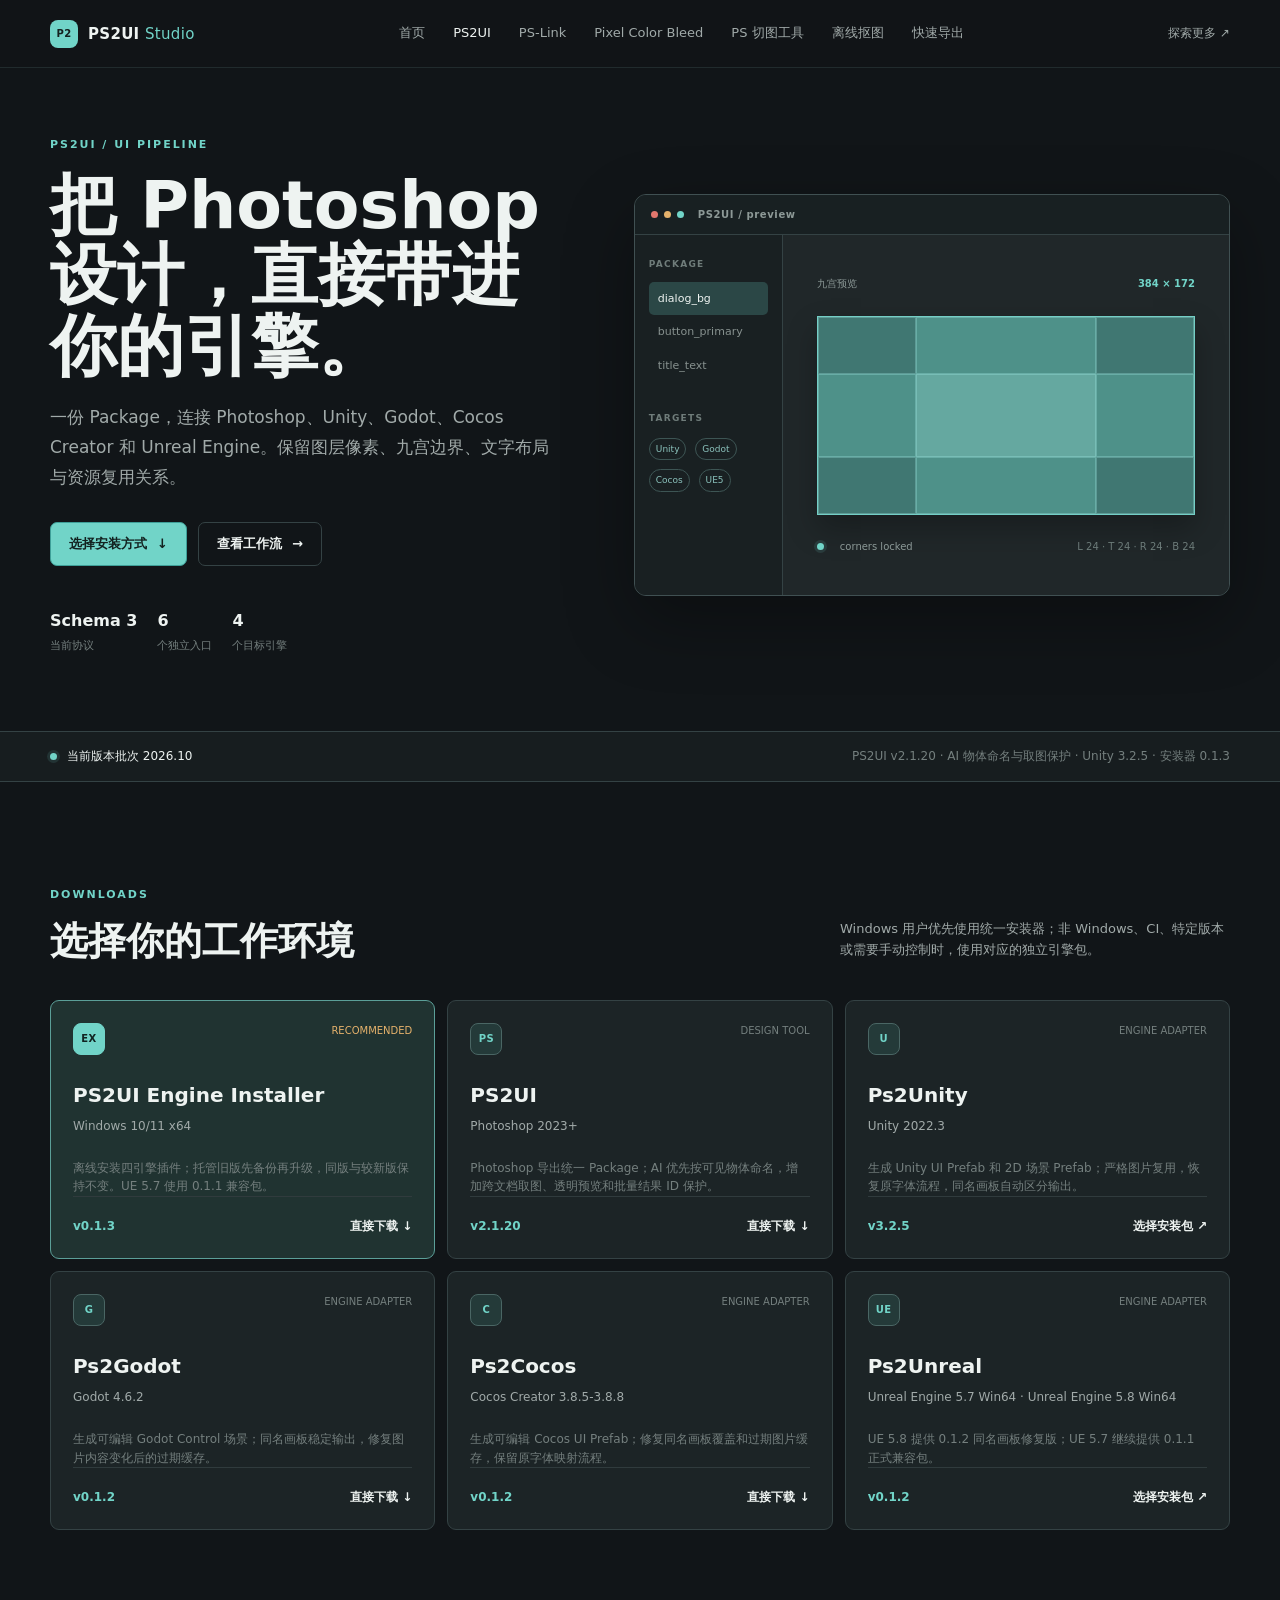
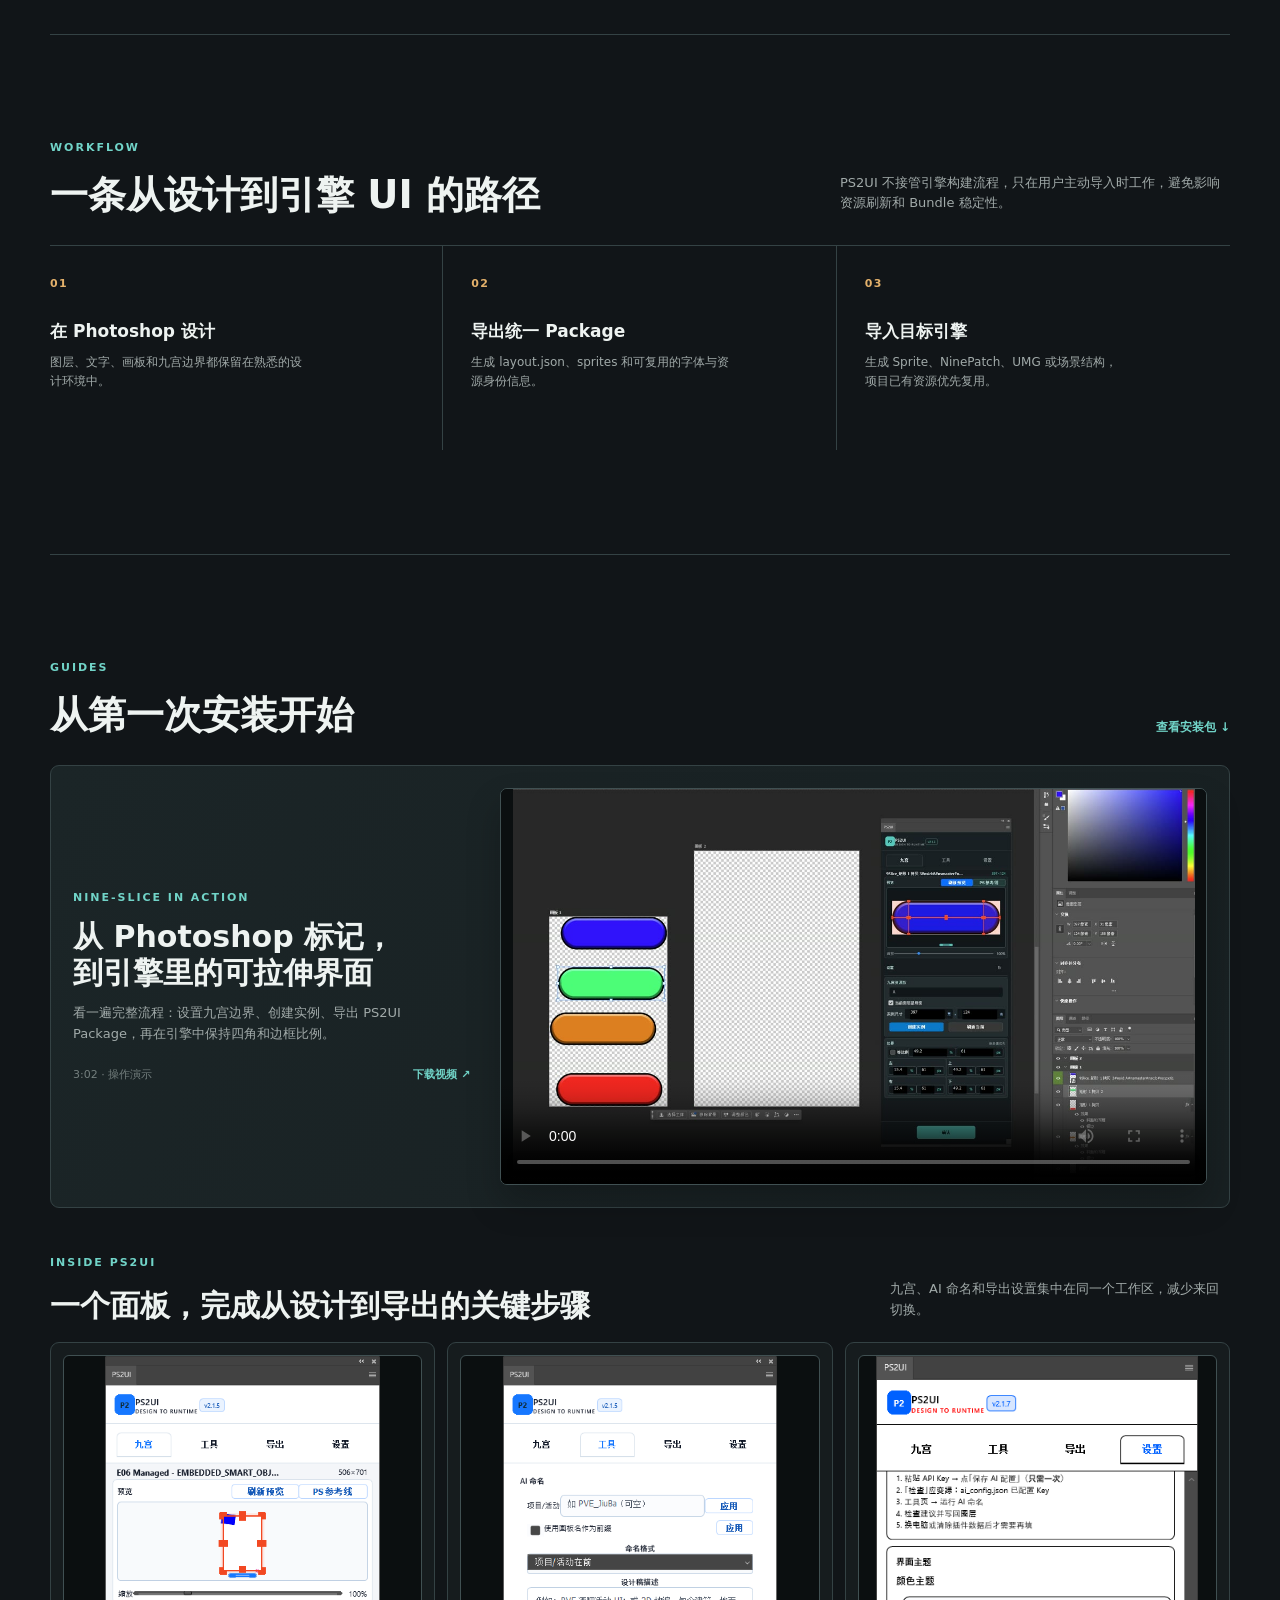
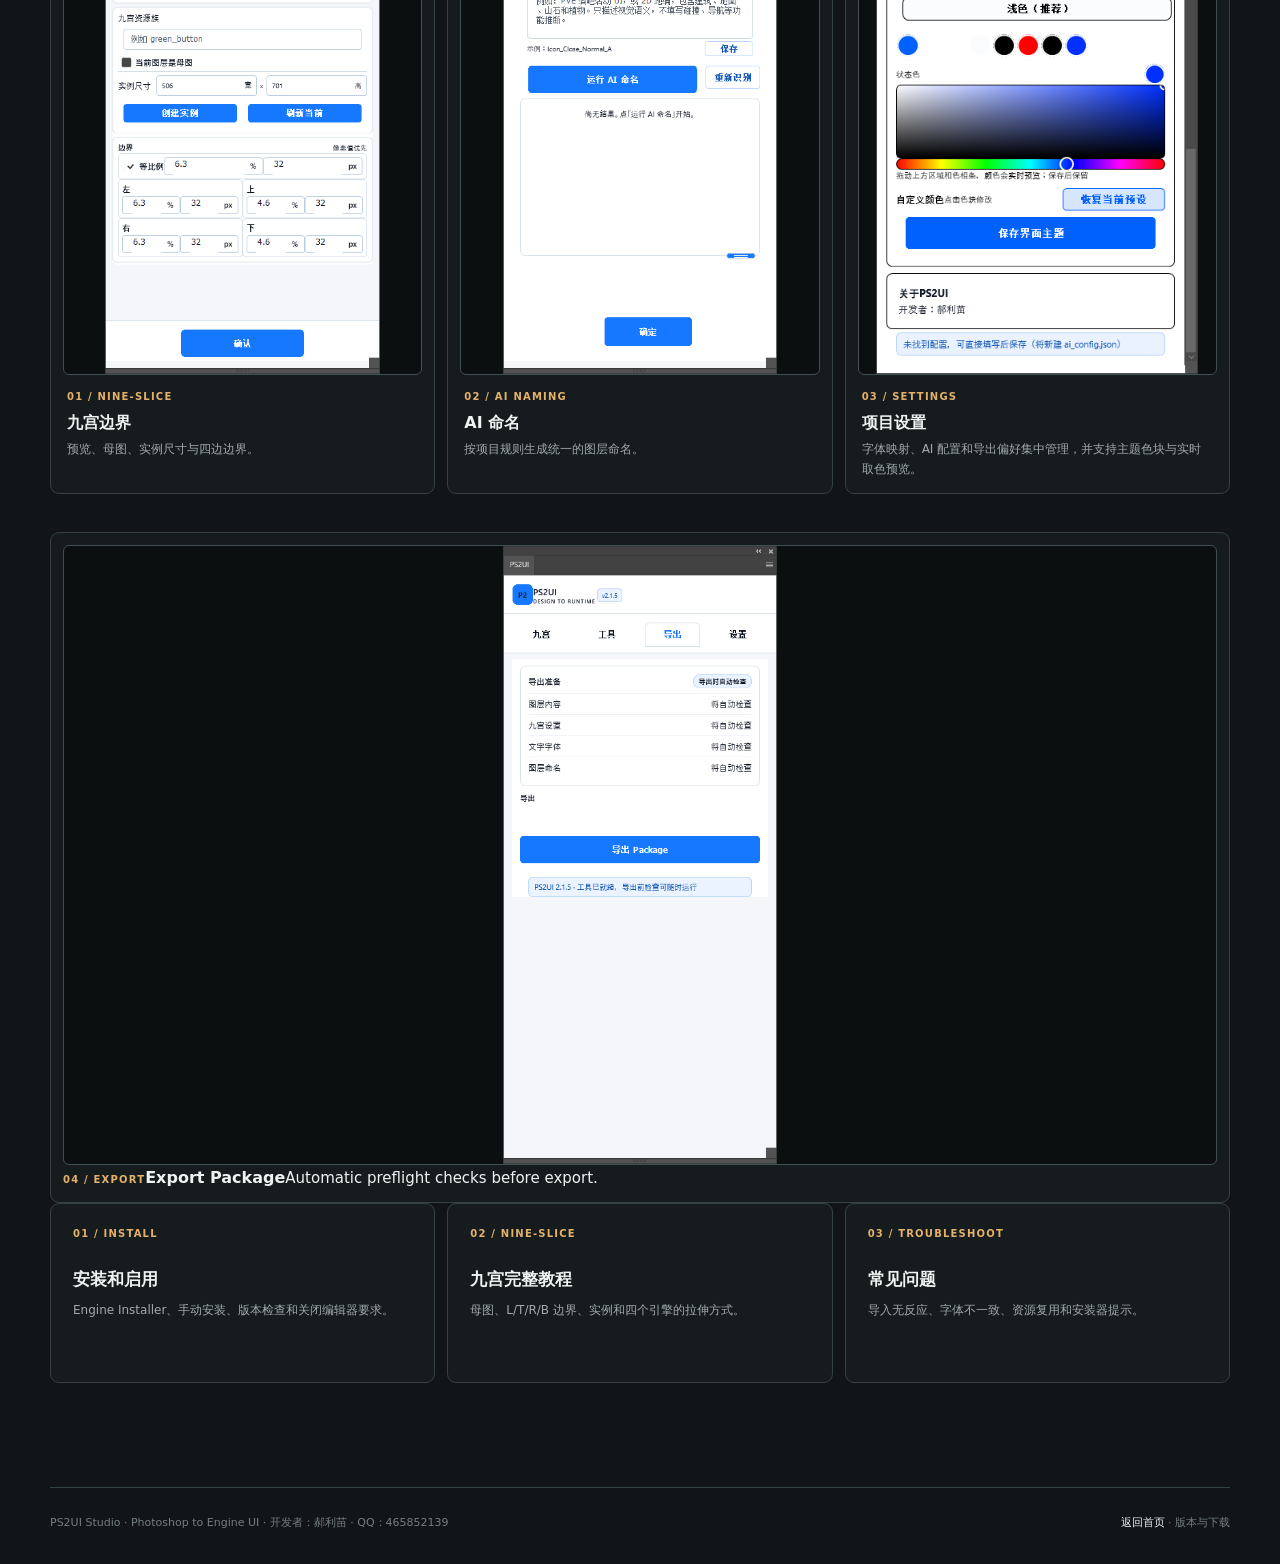
==== commit 16e99412: "Publish PS2UI 2.1.20 AI naming fixes" ====
--- a/site/index.html
+++ b/site/index.html
@@ -71,7 +71,7 @@
 
       <section class="release-band" aria-label="当前发布批次">
         <div><span class="live-dot"></span><span id="releaseLabel">当前版本批次 2026.10</span></div>
-        <div class="release-band-note">PS2UI v2.1.19 · Unity 3.2.5 · 安装器 0.1.3 · 引擎插件同步更新</div>
+        <div class="release-band-note">PS2UI v2.1.20 · AI 物体命名与取图保护 · Unity 3.2.5 · 安装器 0.1.3</div>
       </section>
 
       <section id="downloads" class="section-shell content-section">
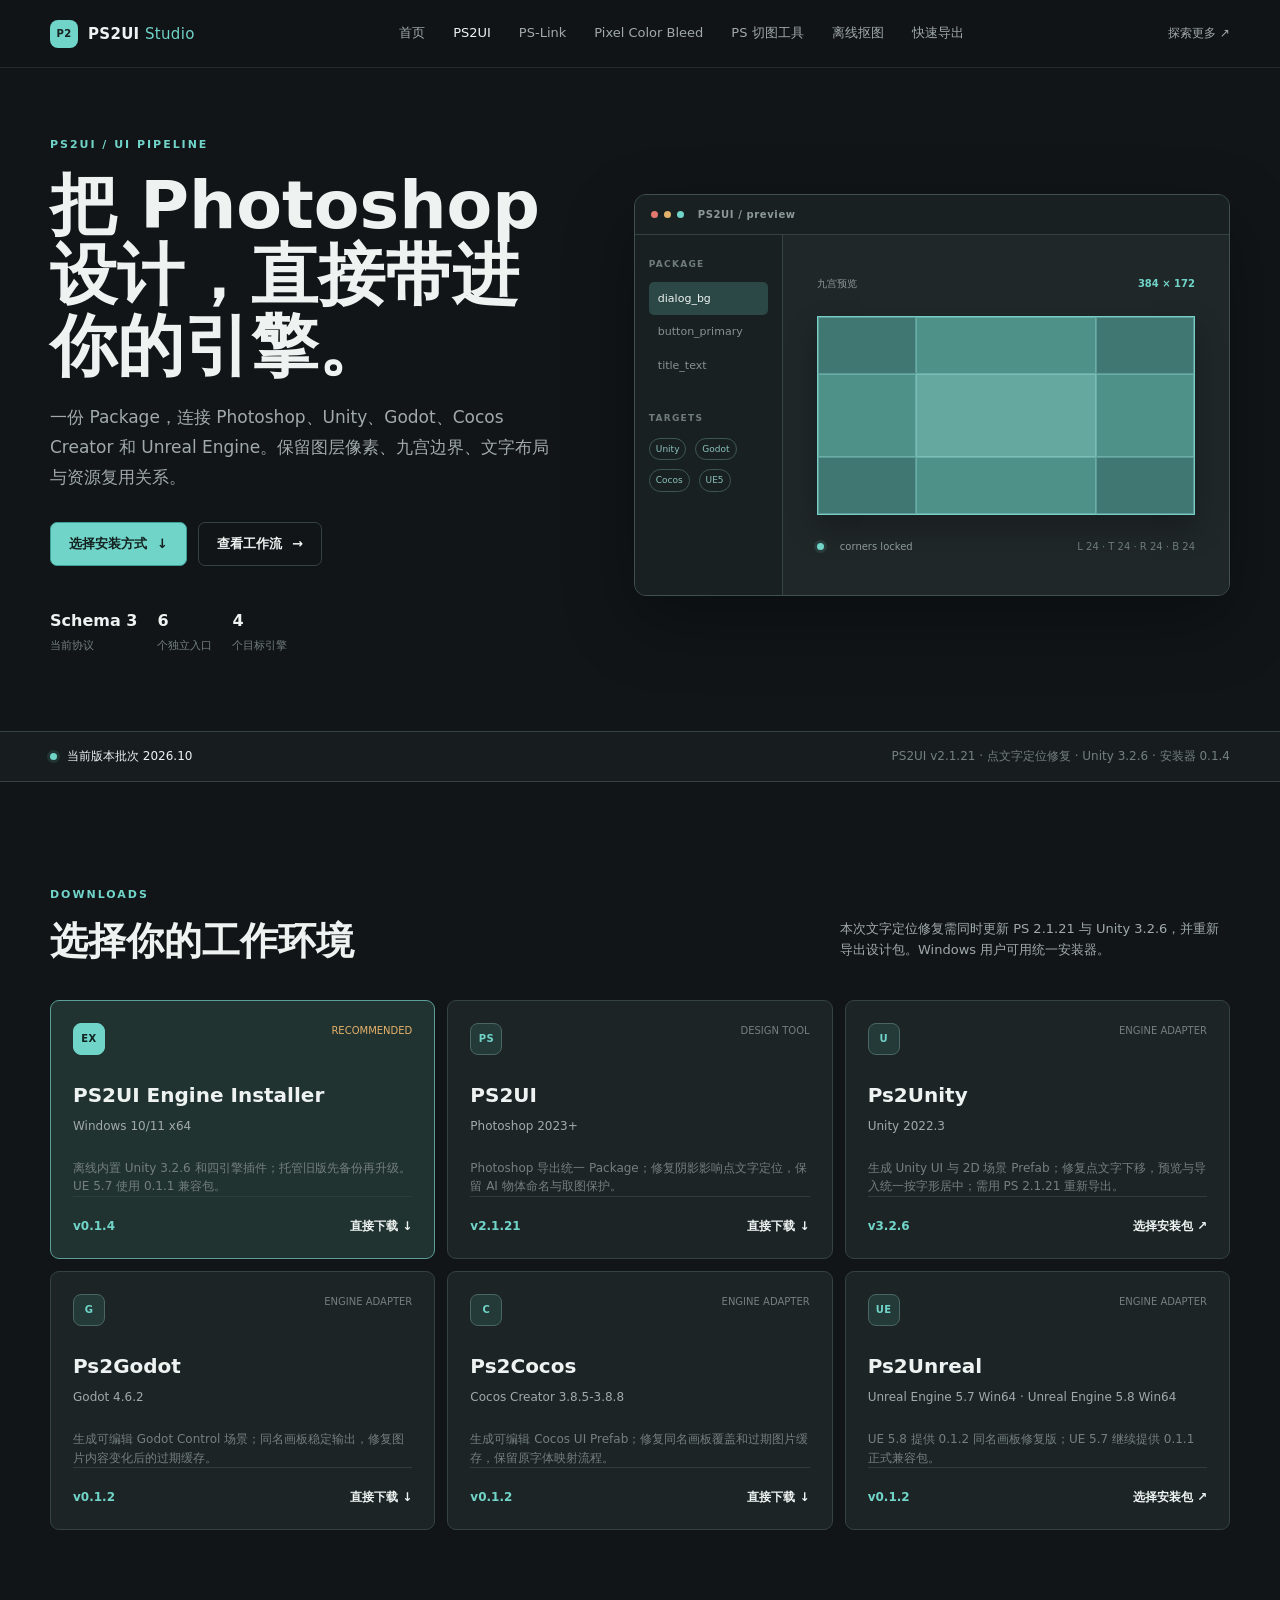
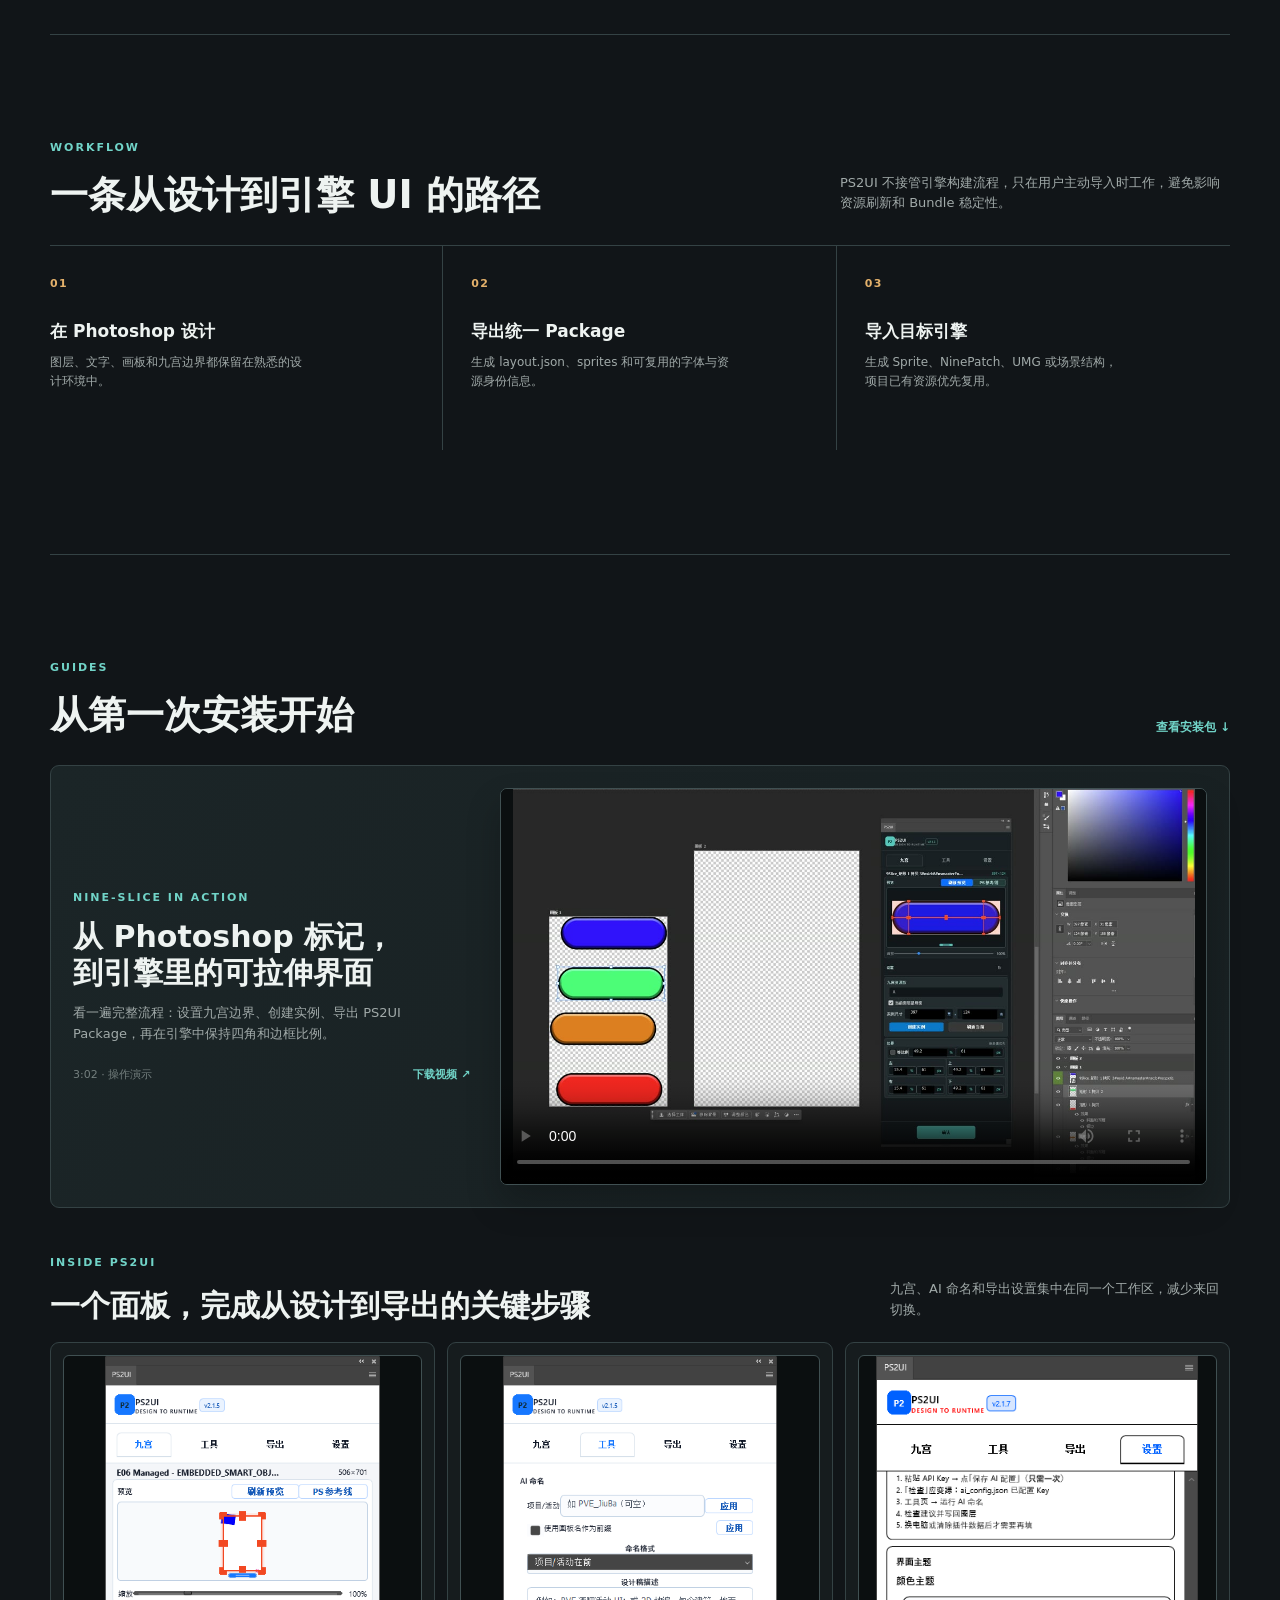
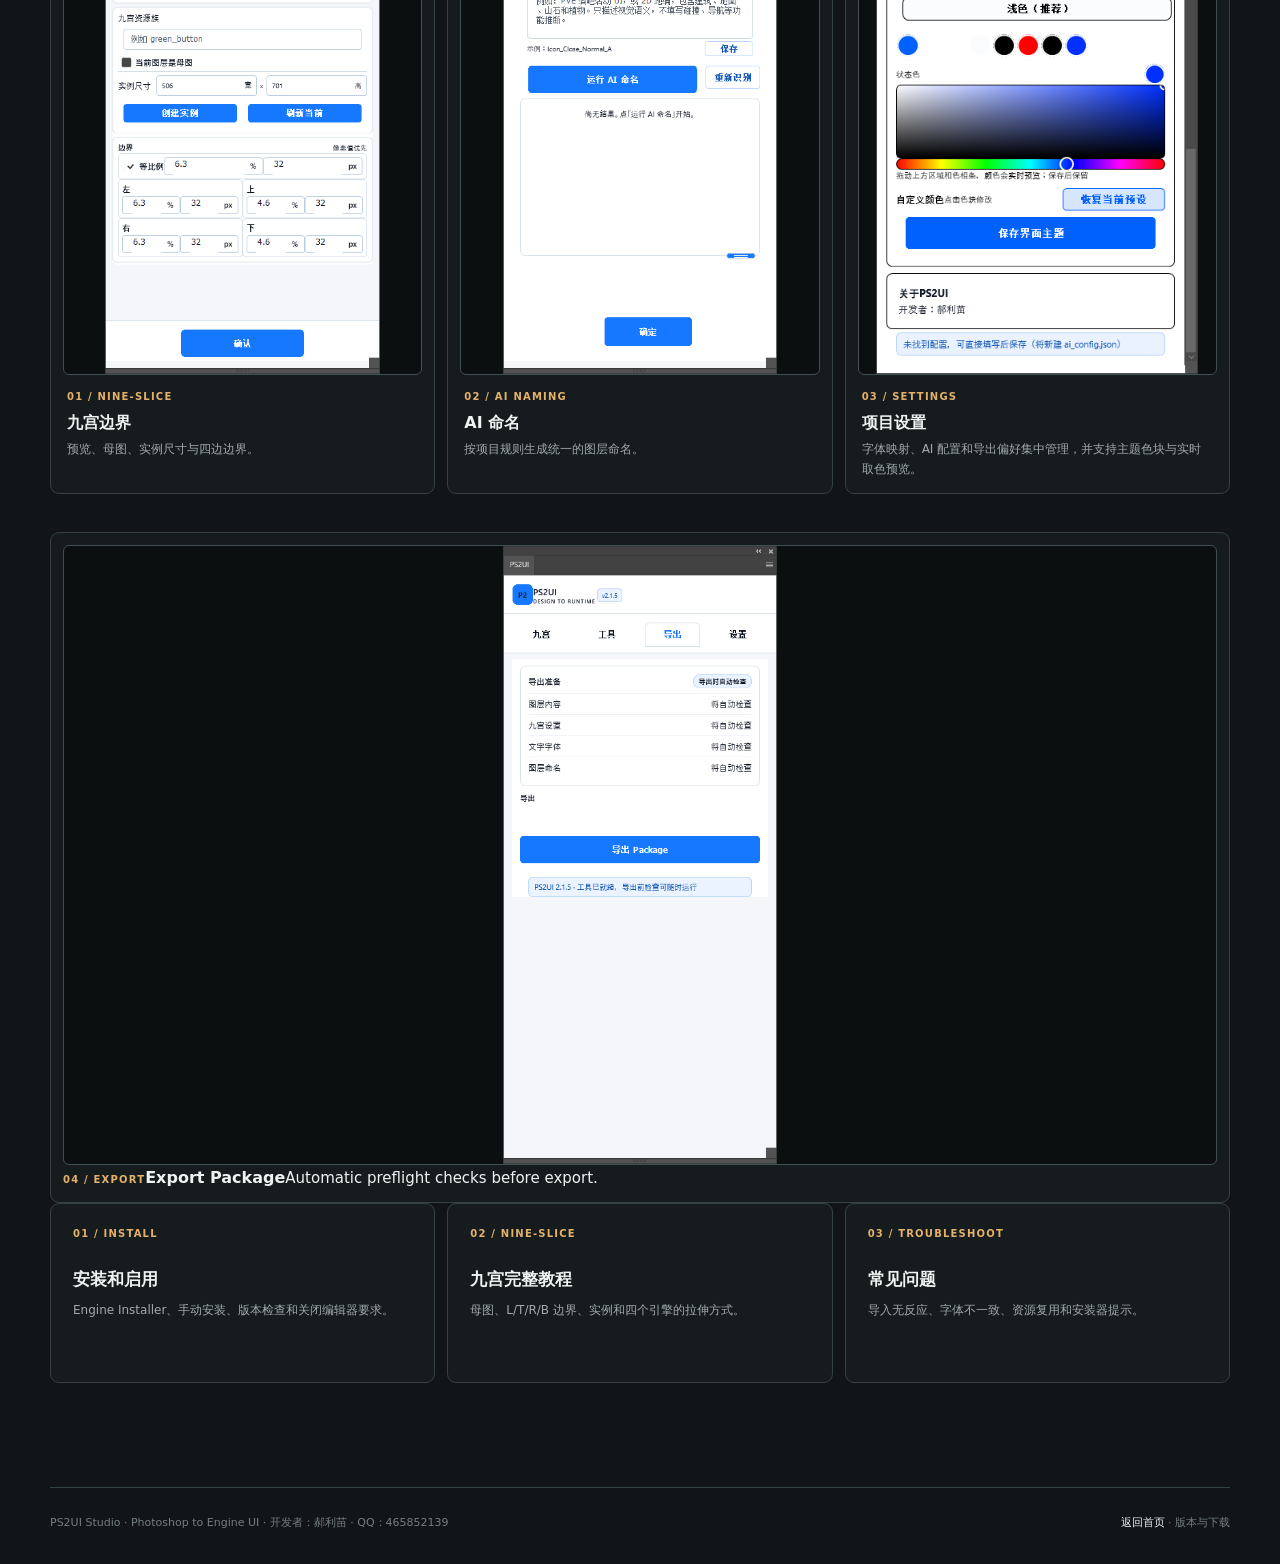
==== commit 7995b72c: "Publish PS2UI 2.1.21 downloads and installer 0.1.4" ====
--- a/site/index.html
+++ b/site/index.html
@@ -71,7 +71,7 @@
 
       <section class="release-band" aria-label="当前发布批次">
         <div><span class="live-dot"></span><span id="releaseLabel">当前版本批次 2026.10</span></div>
-        <div class="release-band-note">PS2UI v2.1.20 · AI 物体命名与取图保护 · Unity 3.2.5 · 安装器 0.1.3</div>
+        <div class="release-band-note">PS2UI v2.1.21 · 点文字定位修复 · Unity 3.2.6 · 安装器 0.1.4</div>
       </section>
 
       <section id="downloads" class="section-shell content-section">
@@ -80,7 +80,7 @@
             <p class="eyebrow">DOWNLOADS</p>
             <h2>选择你的工作环境</h2>
           </div>
-          <p>Windows 用户优先使用统一安装器；非 Windows、CI、特定版本或需要手动控制时，使用对应的独立引擎包。</p>
+          <p>本次文字定位修复需同时更新 PS 2.1.21 与 Unity 3.2.6，并重新导出设计包。Windows 用户可用统一安装器。</p>
         </div>
         <div id="productGrid" class="product-grid" aria-live="polite">
           <div class="loading-state">正在读取当前版本清单…</div>
@@ -164,6 +164,6 @@
       <span>PS2UI Studio · Photoshop to Engine UI · 开发者：郝利苗 · QQ：465852139</span>
       <span><a href="https://homer79980.github.io/">返回首页</a> · 版本与下载</span>
     </footer>
-    <script src="./app.js" defer></script>
+    <script src="./app.js?v=ps2ui-2.1.21" defer></script>
   </body>
 </html>
